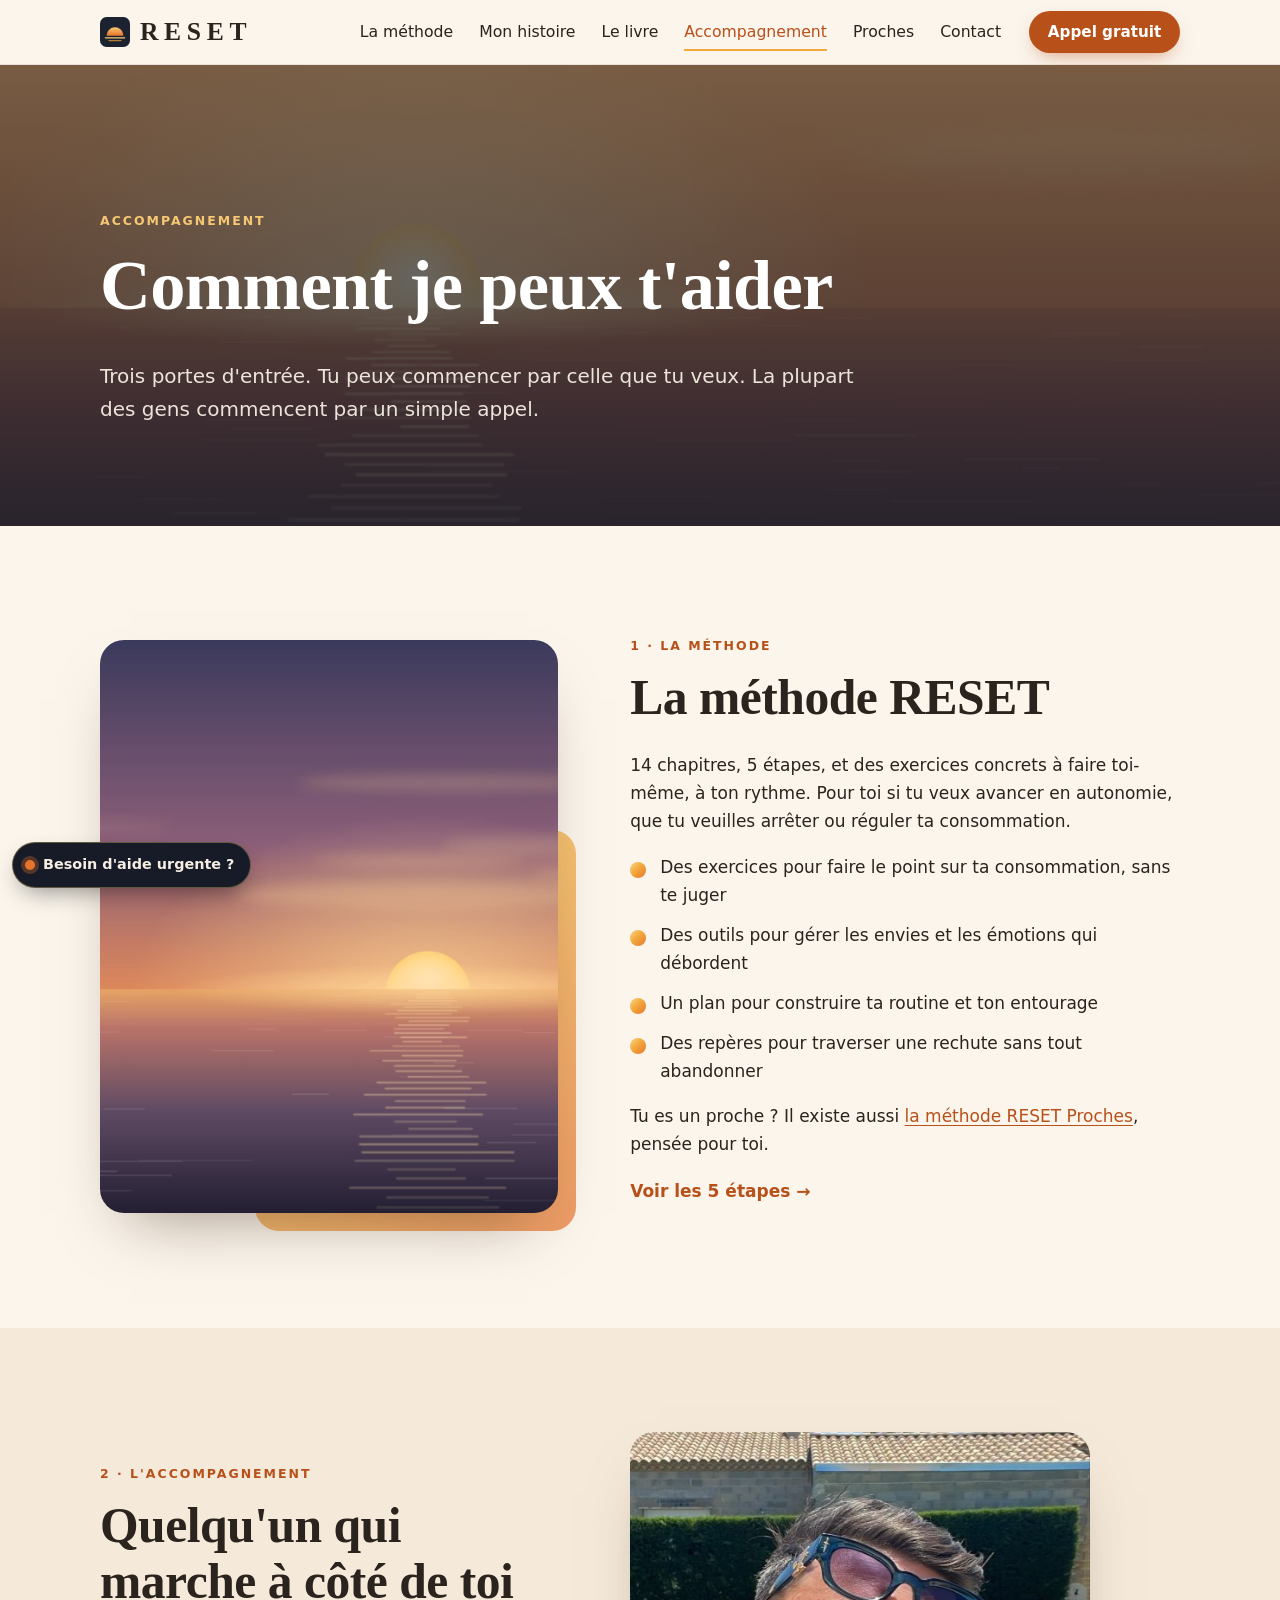
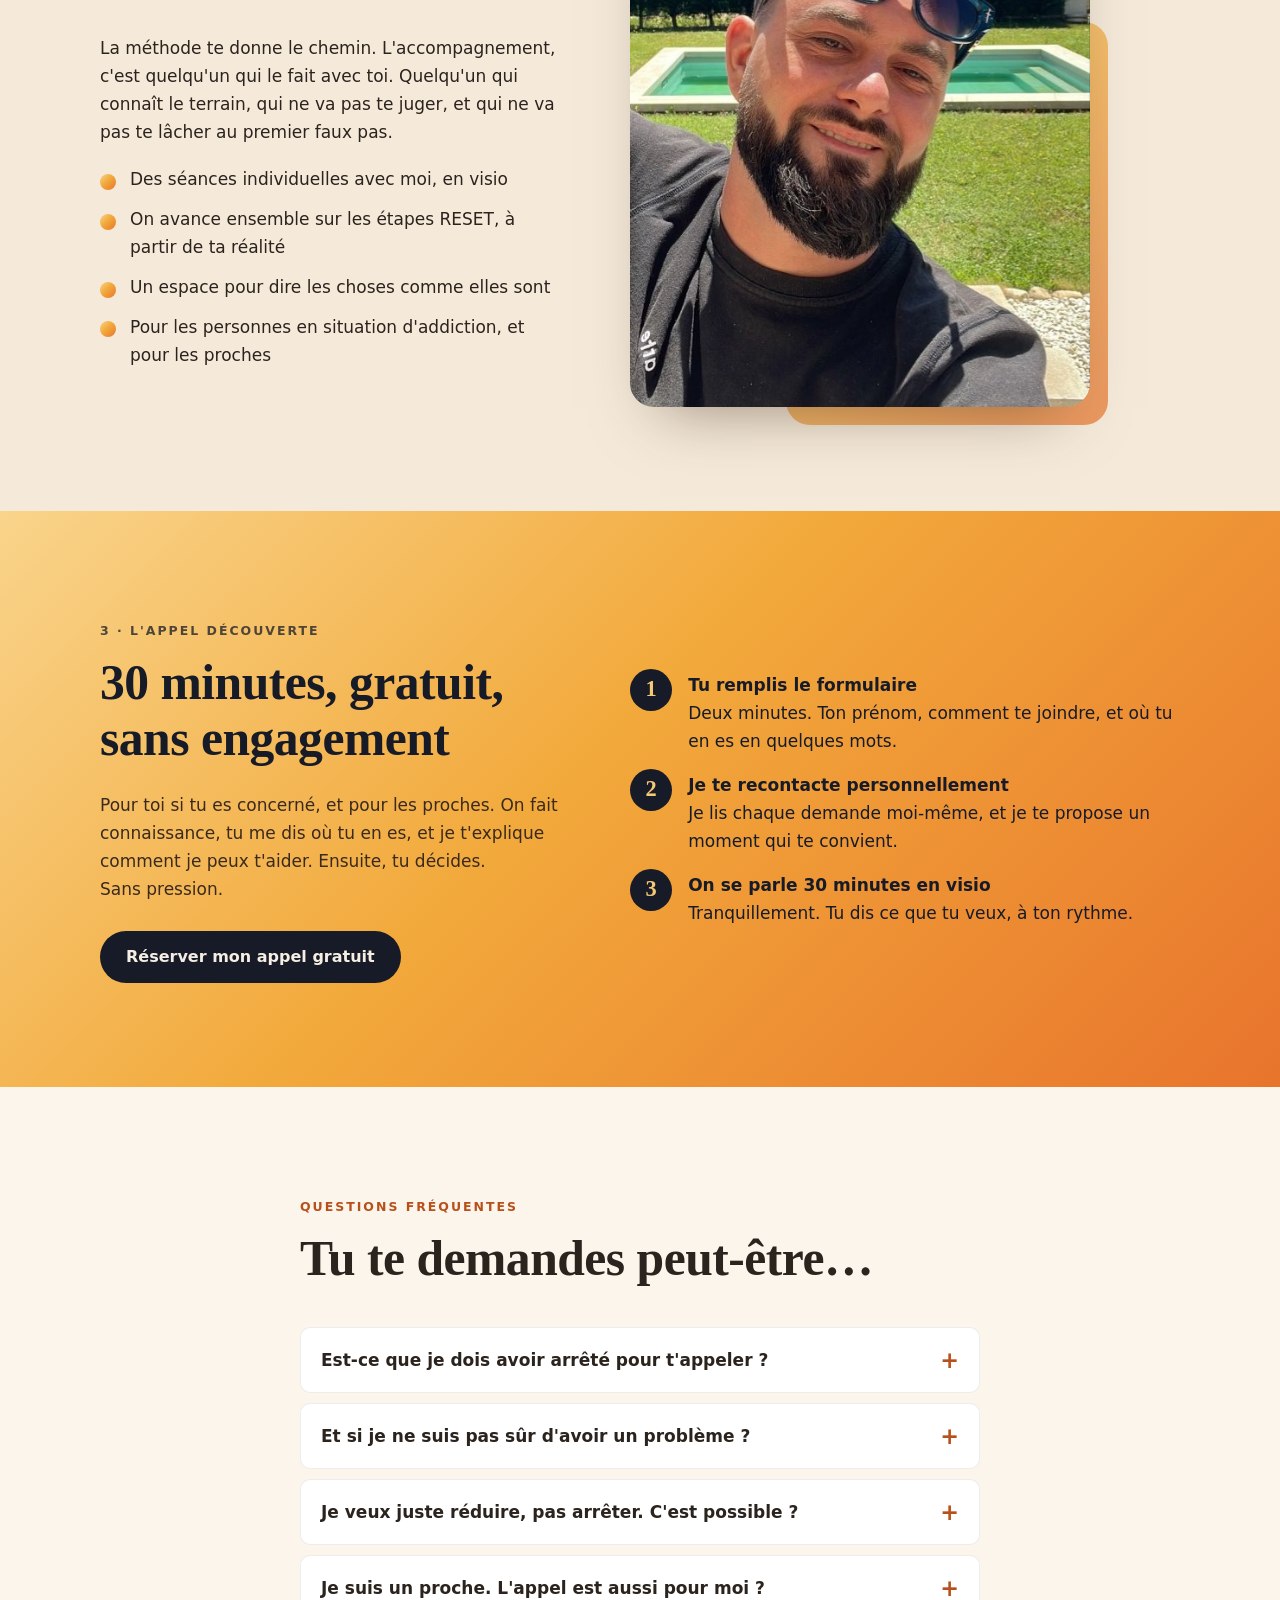
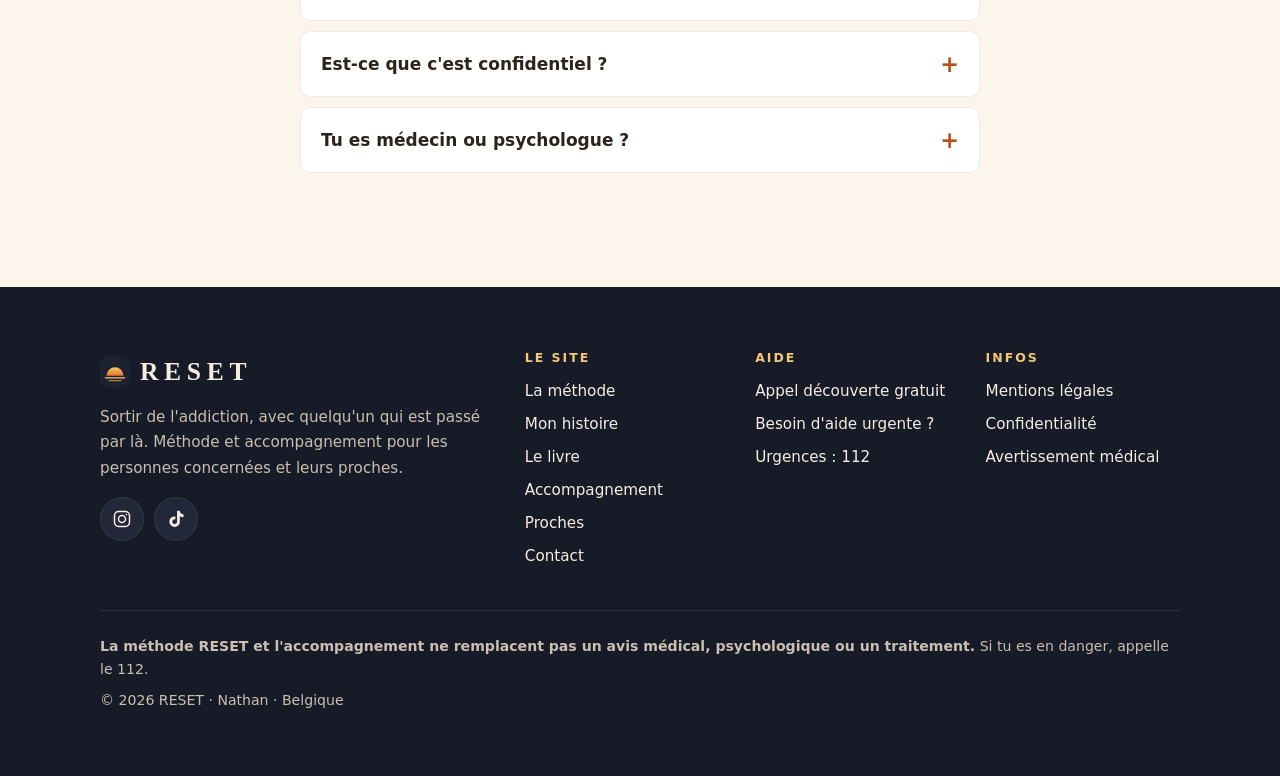
==== accompagnement/index.html @ 4f925038 "Ajout des photos de Nathan Remplace les images provisoires de l'accueil, de « Mon histoire » et de l" ====
<!doctype html>
<html lang="fr">
<head>
  <meta charset="utf-8">
  <meta name="viewport" content="width=device-width, initial-scale=1">
  <title>Accompagnement individuel pour sortir de l'addiction | RESET</title>
  <meta name="description" content="La méthode RESET, un accompagnement individuel en visio et un appel découverte gratuit de 30 minutes. Pour les personnes en situation d'addiction et pour leurs proches, en Belgique et ailleurs.">
  <link rel="canonical" href="https://resetlibre.be/accompagnement/">
  <link rel="alternate" hreflang="fr" href="https://resetlibre.be/accompagnement/">
  <!-- Version anglaise plus tard : <link rel="alternate" hreflang="en" href="https://resetlibre.be/en/accompagnement/"> -->
  <meta property="og:type" content="website">
  <meta property="og:locale" content="fr_BE">
  <meta property="og:site_name" content="RESET">
  <meta property="og:title" content="Accompagnement individuel pour sortir de l'addiction | RESET">
  <meta property="og:description" content="La méthode RESET, un accompagnement individuel en visio et un appel découverte gratuit de 30 minutes. Pour les personnes en situation d'addiction et pour leurs proches, en Belgique et ailleurs.">
  <meta property="og:url" content="https://resetlibre.be/accompagnement/">
  <meta property="og:image" content="https://resetlibre.be/assets/img/og-image.jpg">
  <meta name="twitter:card" content="summary_large_image">
  <meta name="theme-color" content="#161B27">
  <link rel="icon" href="/assets/img/favicon.svg" type="image/svg+xml">
  <link rel="preload" href="/assets/fonts/cormorant-garamond-latin-600-normal.woff2" as="font" type="font/woff2" crossorigin>
  <link rel="stylesheet" href="/assets/css/style.css">
</head>
<body>
<a class="skip-link" href="#contenu">Aller au contenu</a>
<header class="site-header">
  <div class="container header-inner">
    <a class="logo" href="/" aria-label="RESET, retour à l'accueil"><img src="/assets/img/favicon.svg" alt="" width="30" height="30"><span>RESET</span></a>
    <button class="nav-toggle" type="button" aria-expanded="false" aria-controls="menu"><span class="nav-toggle-bar"></span><span class="sr-only">Ouvrir le menu</span></button>
    <nav id="menu" class="site-nav" aria-label="Menu principal">
      <ul>
        <li><a href="/methode/">La méthode</a></li>
        <li><a href="/mon-histoire/">Mon histoire</a></li>
        <li><a href="/livre/">Le livre</a></li>
        <li><a href="/accompagnement/">Accompagnement</a></li>
        <li><a href="/proches/">Proches</a></li>
        <li><a href="/contact/">Contact</a></li>
      </ul>
      <a class="btn btn-primary btn-sm" href="https://tally.so/r/44M0qY" target="_blank" rel="noopener">Appel gratuit</a>
    </nav>
  </div>
</header>
<main id="contenu">
<section class="page-hero">
  <div class="container">
    <span class="eyebrow">Accompagnement</span>
    <h1>Comment je peux t'aider</h1>
    <p class="lead">Trois portes d'entrée. Tu peux commencer par celle que tu veux. La plupart des gens commencent par un simple appel.</p>
  </div>
</section>

<section class="section" id="methode">
  <div class="container split">
    <div class="split-media split-media--sun">
      <img src="/assets/img/lever-soleil-ocean.jpg" alt="Lever de soleil sur l'océan" width="1920" height="1280" loading="lazy">
    </div>
    <div>
      <span class="eyebrow">1 · La méthode</span>
      <h2>La méthode RESET</h2>
      <p>14 chapitres, 5 étapes, et des exercices concrets à faire toi-même, à ton rythme. Pour toi si tu veux avancer en autonomie, que tu veuilles arrêter ou réguler ta consommation.</p>
      <ul class="check-list">
        <li>Des exercices pour faire le point sur ta consommation, sans te juger</li>
        <li>Des outils pour gérer les envies et les émotions qui débordent</li>
        <li>Un plan pour construire ta routine et ton entourage</li>
        <li>Des repères pour traverser une rechute sans tout abandonner</li>
      </ul>
      <p style="margin-top:1em">Tu es un proche ? Il existe aussi <a href="/proches/#methode-proches">la méthode RESET Proches</a>, pensée pour toi.</p>
      <p style="margin-top:1em"><a class="link-arrow" href="/methode/">Voir les 5 étapes</a></p>
    </div>
  </div>
</section>

<section class="section section--sand" id="accompagnement">
  <div class="container split split--reverse">
    <div class="split-media split-media--sun">
      <img src="/assets/img/photos/nathan-accompagnement.jpg" alt="Portrait de Nathan, qui accompagne les personnes en situation d&#39;addiction et leurs proches" width="532" height="665" loading="lazy">
    </div>
    <div>
      <span class="eyebrow">2 · L'accompagnement</span>
      <h2>Quelqu'un qui marche à côté de toi</h2>
      <p>La méthode te donne le chemin. L'accompagnement, c'est quelqu'un qui le fait avec toi. Quelqu'un qui connaît le terrain, qui ne va pas te juger, et qui ne va pas te lâcher au premier faux pas.</p>
      <ul class="check-list">
        <li>Des séances individuelles avec moi, en visio</li>
        <li>On avance ensemble sur les étapes RESET, à partir de ta réalité</li>
        <li>Un espace pour dire les choses comme elles sont</li>
        <li>Pour les personnes en situation d'addiction, et pour les proches</li>
      </ul>
    </div>
  </div>
</section>

<section class="section section--sun" id="appel">
  <div class="container split">
    <div>
      <span class="eyebrow">3 · L'appel découverte</span>
      <h2>30 minutes, gratuit, sans engagement</h2>
      <p>Pour toi si tu es concerné, et pour les proches. On fait connaissance, tu me dis où tu en es, et je t'explique comment je peux t'aider. Ensuite, tu décides. Sans pression.</p>
      <div class="btn-row"><a class="btn btn-dark" href="https://tally.so/r/44M0qY" target="_blank" rel="noopener">Réserver mon appel gratuit</a></div>
    </div>
    <ol class="numbered">
      <li><strong>Tu remplis le formulaire</strong>Deux minutes. Ton prénom, comment te joindre, et où tu en es en quelques mots.</li>
      <li><strong>Je te recontacte personnellement</strong>Je lis chaque demande moi-même, et je te propose un moment qui te convient.</li>
      <li><strong>On se parle 30 minutes en visio</strong>Tranquillement. Tu dis ce que tu veux, à ton rythme.</li>
    </ol>
  </div>
</section>

<section class="section">
  <div class="container narrow">
    <div class="section-head">
      <span class="eyebrow">Questions fréquentes</span>
      <h2>Tu te demandes peut-être…</h2>
    </div>
    <div class="faq">
      <details><summary>Est-ce que je dois avoir arrêté pour t'appeler ?</summary><p>Non. Tu peux m'appeler en pleine consommation, au milieu d'une période difficile, ou juste pour poser des questions. On part de là où tu es.</p></details>
      <details><summary>Et si je ne suis pas sûr d'avoir un problème ?</summary><p>C'est justement un bon moment pour en parler. L'appel sert aussi à ça : y voir plus clair, sans étiquette et sans jugement.</p></details>
      <details><summary>Je veux juste réduire, pas arrêter. C'est possible ?</summary><p>On peut en parler. Le but, c'est que tu reprennes le contrôle. Ensemble, on regarde honnêtement ce qui est réaliste pour toi.</p></details>
      <details><summary>Je suis un proche. L'appel est aussi pour moi ?</summary><p>Oui. Tu peux réserver un appel pour toi, même si la personne concernée ne sait pas que tu le fais, ou n'est pas prête.</p></details>
      <details><summary>Est-ce que c'est confidentiel ?</summary><p>Oui. Ce que tu me dis reste entre nous. Tes données sont traitées comme expliqué dans la <a href="/confidentialite/">politique de confidentialité</a>.</p></details>
      <details><summary>Tu es médecin ou psychologue ?</summary><p>Non. J'accompagne à partir de mon vécu et de deux ans de travail en centre de réhabilitation. Mon accompagnement ne remplace pas un suivi médical ou psychologique, mais il peut très bien le compléter.</p></details>
    </div>
  </div>
</section>
</main>
<footer class="site-footer">
  <div class="container">
    <div class="footer-grid">
      <div class="footer-brand">
        <a class="logo" href="/"><img src="/assets/img/favicon.svg" alt="" width="30" height="30"><span>RESET</span></a>
        <p>Sortir de l'addiction, avec quelqu'un qui est passé par là. Méthode et accompagnement pour les personnes concernées et leurs proches.</p>
        <div class="socials">
          <a href="https://www.instagram.com/reset.libre/" target="_blank" rel="noopener" aria-label="RESET sur Instagram"><svg viewBox="0 0 24 24" aria-hidden="true" style="fill:none;stroke:currentColor;stroke-width:1.8"><rect x="3" y="3" width="18" height="18" rx="5"/><circle cx="12" cy="12" r="4.2"/><circle cx="17.3" cy="6.7" r="1" style="fill:currentColor;stroke:none"/></svg></a>
          <a href="https://www.tiktok.com/@reset.libre" target="_blank" rel="noopener" aria-label="RESET sur TikTok"><svg viewBox="0 0 24 24" aria-hidden="true" style="fill:currentColor"><path d="M16.6 2h-3.3v13.2a2.9 2.9 0 1 1-2.9-2.9c.3 0 .6 0 .9.1V9a6.3 6.3 0 1 0 5.3 6.2V8.6a8 8 0 0 0 4.4 1.3V6.6a4.4 4.4 0 0 1-4.4-4.6z"/></svg></a>
        </div>
      </div>
      <div>
        <h2>Le site</h2>
        <ul>
          <li><a href="/methode/">La méthode</a></li>
          <li><a href="/mon-histoire/">Mon histoire</a></li>
        <li><a href="/livre/">Le livre</a></li>
          <li><a href="/accompagnement/">Accompagnement</a></li>
          <li><a href="/proches/">Proches</a></li>
          <li><a href="/contact/">Contact</a></li>
        </ul>
      </div>
      <div>
        <h2>Aide</h2>
        <ul>
          <li><a href="https://tally.so/r/44M0qY" target="_blank" rel="noopener">Appel découverte gratuit</a></li>
          <li><a href="/aide-urgente/">Besoin d'aide urgente ?</a></li>
          <li><a href="tel:112">Urgences : 112</a></li>
        </ul>
      </div>
      <div>
        <h2>Infos</h2>
        <ul>
          <li><a href="/mentions-legales/">Mentions légales</a></li>
          <li><a href="/confidentialite/">Confidentialité</a></li>
          <li><a href="/mentions-legales/#avertissement">Avertissement médical</a></li>
        </ul>
      </div>
    </div>
    <div class="footer-disclaimer">
      <p><strong>La méthode RESET et l'accompagnement ne remplacent pas un avis médical, psychologique ou un traitement.</strong> Si tu es en danger, appelle le 112.</p>
      <p>© 2026 RESET · Nathan · Belgique</p>
    </div>
  </div>
</footer>
<a class="urgent-pill" href="/aide-urgente/" data-urgent><span class="dot" aria-hidden="true"></span>Besoin d'aide urgente ?</a>
<script src="/assets/js/main.js" defer></script>
</body>
</html>
---- assets/css/style.css ----
/* ==========================================================================
   RESET · Feuille de style
   Les couleurs et les polices se changent tout en haut, dans :root.
   ========================================================================== */

/* ---------- Polices (hébergées sur le site, pas de Google Fonts : mieux pour le RGPD) ---------- */
@font-face {
  font-family: "Cormorant Garamond";
  src: url("../fonts/cormorant-garamond-latin-500-normal.woff2") format("woff2");
  font-weight: 500; font-style: normal; font-display: swap;
}
@font-face {
  font-family: "Cormorant Garamond";
  src: url("../fonts/cormorant-garamond-latin-600-normal.woff2") format("woff2");
  font-weight: 600; font-style: normal; font-display: swap;
}
@font-face {
  font-family: "Cormorant Garamond";
  src: url("../fonts/cormorant-garamond-latin-500-italic.woff2") format("woff2");
  font-weight: 500; font-style: italic; font-display: swap;
}
@font-face {
  font-family: "Inter";
  src: url("../fonts/inter-latin-wght-normal.woff2") format("woff2");
  font-weight: 100 900; font-style: normal; font-display: swap;
}

/* ---------- Couleurs et réglages ---------- */
:root {
  --cream: #FBF5EC;
  --cream-2: #F5EADA;
  --sand: #EBD7BC;
  --orange: #E8742C;
  --orange-deep: #B8501A;   /* orange foncé : liens et boutons (meilleur contraste) */
  --amber: #F2A93B;
  --gold: #F7C873;
  --night: #161B27;         /* sections sombres */
  --night-2: #222838;
  --ink: #2B231D;           /* texte principal, brun très foncé */
  --ink-soft: #5E5047;
  --on-dark: #F6EEE3;
  --on-dark-soft: #CBBFB2;

  --grad-sun: linear-gradient(135deg, #F9D48B 0%, #F2A93B 45%, #E8742C 100%);
  --grad-soft: linear-gradient(180deg, #FBF5EC 0%, #F7E3C4 100%);

  --serif: "Cormorant Garamond", Garamond, Georgia, "Times New Roman", serif;
  --sans: "Inter", system-ui, -apple-system, "Segoe UI", Roboto, Arial, sans-serif;

  --radius: 18px;
  --radius-sm: 10px;
  --shadow: 0 10px 30px -12px rgba(60, 35, 15, .25);
  --container: 1120px;
  --gutter: 20px;
  --header-h: 64px;
}

/* ---------- Base ---------- */
*, *::before, *::after { box-sizing: border-box; }
html { -webkit-text-size-adjust: 100%; scroll-padding-top: calc(var(--header-h) + 12px); }
body {
  margin: 0;
  font-family: var(--sans);
  font-size: 1.0625rem;
  line-height: 1.65;
  color: var(--ink);
  background: var(--cream);
  -webkit-font-smoothing: antialiased;
  font-variant-numeric: lining-nums;
  overflow-x: hidden;
}
img { max-width: 100%; height: auto; display: block; }
[hidden] { display: none !important; }
a { color: var(--orange-deep); text-underline-offset: 3px; }
a:hover { color: var(--ink); }
:focus-visible { outline: 3px solid var(--amber); outline-offset: 3px; border-radius: 4px; }

h1, h2, h3 {
  font-family: var(--serif);
  font-weight: 600;
  line-height: 1.12;
  letter-spacing: -.01em;
  margin: 0 0 .5em;
  text-wrap: balance;
  font-variant-numeric: lining-nums;
}
h1 { font-size: clamp(2.4rem, 8vw, 4.4rem); }
h2 { font-size: clamp(2rem, 5.6vw, 3.1rem); }
h3 { font-size: clamp(1.45rem, 3.6vw, 1.8rem); }
p { margin: 0 0 1.1em; text-wrap: pretty; }
ul { padding-left: 1.2em; }
em.serif, .serif-italic { font-family: var(--serif); font-style: italic; font-weight: 500; }

.sr-only {
  position: absolute !important; width: 1px; height: 1px; padding: 0; margin: -1px;
  overflow: hidden; clip: rect(0 0 0 0); white-space: nowrap; border: 0;
}
.skip-link {
  position: absolute; left: 12px; top: -60px; z-index: 200;
  background: var(--night); color: var(--on-dark); padding: 10px 16px; border-radius: 8px;
}
.skip-link:focus { top: 12px; }

.container { width: 100%; max-width: var(--container); margin: 0 auto; padding: 0 var(--gutter); }
.narrow { max-width: 720px; }

/* ---------- Boutons ---------- */
.btn {
  display: inline-flex; align-items: center; justify-content: center; gap: .5em;
  min-height: 52px; padding: .8em 1.5em;
  border-radius: 999px; border: 2px solid transparent;
  font: 600 1rem/1.2 var(--sans); text-decoration: none; text-align: center;
  cursor: pointer; transition: transform .15s ease, box-shadow .15s ease, background-color .15s ease;
}
.btn:hover { transform: translateY(-1px); }
.btn-primary { background: var(--orange-deep); color: #fff; box-shadow: 0 8px 20px -8px rgba(184, 80, 26, .6); }
.btn-primary:hover { background: #9E4314; color: #fff; }
.btn-light { background: var(--cream); color: var(--ink); }
.btn-light:hover { background: #fff; color: var(--ink); }
.btn-ghost { border-color: currentColor; color: inherit; background: transparent; }
.btn-ghost:hover { color: inherit; background: rgba(255, 255, 255, .12); }
.btn-dark { background: var(--night); color: var(--on-dark); }
.btn-dark:hover { background: #000; color: #fff; }
.btn-sm { min-height: 42px; padding: .55em 1.1em; font-size: .95rem; }
.btn-row { display: flex; flex-wrap: wrap; gap: 12px; margin-top: 1.6em; }
.btn-note { font-size: .9rem; margin-top: .9em; opacity: .85; }
.link-arrow { font-weight: 600; text-decoration: none; }
.link-arrow::after { content: " →"; }
.link-arrow:hover { text-decoration: underline; }

/* ---------- En-tête ---------- */
.site-header {
  position: sticky; top: 0; z-index: 100;
  border-bottom: 1px solid rgba(43, 35, 29, .08);
}
/* Le flou est posé sur un calque à part : sur l'en-tête lui-même, il empêcherait
   le menu mobile (position: fixed) de s'ouvrir en plein écran. */
.site-header::before {
  content: ""; position: absolute; inset: 0; z-index: -1;
  background: rgba(251, 245, 236, .92);
  backdrop-filter: saturate(1.4) blur(10px);
  -webkit-backdrop-filter: saturate(1.4) blur(10px);
}
.nav-open .site-header::before { background: var(--cream); }
.header-inner { display: flex; align-items: center; justify-content: space-between; height: var(--header-h); }
.logo {
  display: inline-flex; align-items: center; gap: 10px;
  font-family: var(--serif); font-weight: 600; font-size: 1.6rem; letter-spacing: .22em;
  color: var(--ink); text-decoration: none;
}
.logo img { width: 30px; height: 30px; }
.logo:hover { color: var(--orange-deep); }

.nav-toggle {
  display: inline-flex; align-items: center; justify-content: center;
  width: 48px; height: 48px; margin-right: -8px;
  background: none; border: 0; cursor: pointer; color: var(--ink);
}
.nav-toggle-bar, .nav-toggle-bar::before, .nav-toggle-bar::after {
  display: block; width: 24px; height: 2px; background: currentColor; border-radius: 2px;
  transition: transform .2s ease, opacity .2s ease; position: relative;
}
.nav-toggle-bar::before, .nav-toggle-bar::after { content: ""; position: absolute; left: 0; }
.nav-toggle-bar::before { top: -7px; }
.nav-toggle-bar::after { top: 7px; }
.nav-open .nav-toggle-bar { background: transparent; }
.nav-open .nav-toggle-bar::before { transform: translateY(7px) rotate(45deg); }
.nav-open .nav-toggle-bar::after { transform: translateY(-7px) rotate(-45deg); }

.site-nav {
  position: fixed; inset: var(--header-h) 0 0 0;
  background: var(--cream);
  padding: 24px var(--gutter) 40px;
  display: none; flex-direction: column; gap: 24px;
  overflow-y: auto;
}
.nav-open .site-nav { display: flex; }
.nav-open { overflow: hidden; }
.site-nav ul { list-style: none; margin: 0; padding: 0; }
.site-nav li a {
  display: block; padding: 14px 0;
  font-family: var(--serif); font-size: 1.9rem; font-weight: 600;
  color: var(--ink); text-decoration: none;
  border-bottom: 1px solid rgba(43, 35, 29, .08);
}
.site-nav li a[aria-current="page"] { color: var(--orange-deep); }
.site-nav .btn { align-self: flex-start; }

@media (min-width: 960px) {
  .nav-toggle { display: none; }
  .site-nav {
    position: static; display: flex; flex-direction: row; align-items: center; gap: 28px;
    padding: 0; background: none; overflow: visible;
  }
  .site-nav ul { display: flex; gap: 26px; }
  .site-nav li a {
    padding: 6px 0; border: 0;
    font-family: var(--sans); font-size: .98rem; font-weight: 500;
  }
  .site-nav li a:hover, .site-nav li a[aria-current="page"] { color: var(--orange-deep); }
  .site-nav li a[aria-current="page"] { box-shadow: inset 0 -2px 0 var(--amber); }
  .nav-open { overflow: auto; }
}

/* ---------- Sections ---------- */
.section { padding: 72px 0; position: relative; }
.section--tight { padding: 48px 0; }
.section--sand { background: var(--cream-2); }
.section--soft { background: var(--grad-soft); }
.section--dark { background: var(--night); color: var(--on-dark); }
.section--dark a:not(.btn) { color: var(--gold); }
.section--dark .lead, .section--dark p { color: var(--on-dark-soft); }
.section--dark h2, .section--dark h3 { color: var(--on-dark); }
.section--sun { background: var(--grad-sun); color: var(--night); }
.section--sun p { color: #3A2A1E; }
.section--image { background-size: cover; background-position: center; }
@media (min-width: 768px) { .section { padding: 104px 0; } }

.eyebrow {
  display: inline-block; margin-bottom: 14px;
  font-size: .78rem; font-weight: 700; letter-spacing: .16em; text-transform: uppercase;
  color: var(--orange-deep);
}
.section--dark .eyebrow { color: var(--gold); }
.section--sun .eyebrow { color: var(--night); opacity: .75; }
.lead { font-size: 1.15rem; color: var(--ink-soft); }
@media (min-width: 768px) { .lead { font-size: 1.25rem; } }
.center { text-align: center; }
.center .btn-row { justify-content: center; }
.section-head { max-width: 720px; margin-bottom: 40px; }
.section-head.center { margin-left: auto; margin-right: auto; }

/* ---------- Accroche (hero) ---------- */
.hero {
  position: relative; color: #fff;
  min-height: min(92svh, 820px);
  display: flex; align-items: flex-end;
  padding: 120px 0 56px;
  background: #3B3A5C url("../img/lever-soleil-ocean.jpg") 62% center / cover no-repeat;
  isolation: isolate;
}
.hero::before {
  content: ""; position: absolute; inset: 0; z-index: -1;
  background: linear-gradient(180deg, rgba(22, 27, 39, .15) 0%, rgba(22, 27, 39, .35) 45%, rgba(22, 27, 39, .82) 100%);
}
.hero h1 { color: #fff; max-width: 14em; text-shadow: 0 2px 24px rgba(0, 0, 0, .25); }
.hero h1 em { font-style: italic; font-weight: 500; color: var(--gold); }
.hero .lead { color: rgba(255, 248, 236, .92); max-width: 36em; }
.hero .eyebrow { color: var(--gold); }
.hero .btn-note { color: rgba(255, 248, 236, .9); }
@media (min-width: 768px) {
  .hero { align-items: center; padding: 140px 0 100px; }
  .hero::before { background: linear-gradient(90deg, rgba(22, 27, 39, .78) 0%, rgba(22, 27, 39, .45) 50%, rgba(22, 27, 39, .05) 100%); }
}

/* En-tête des pages intérieures */
.page-hero {
  position: relative; isolation: isolate;
  padding: 88px 0 64px;
  background: var(--night) url("../img/coucher-soleil.jpg") center 70% / cover no-repeat;
  color: #fff;
}
.page-hero::before {
  content: ""; position: absolute; inset: 0; z-index: -1;
  background: linear-gradient(180deg, rgba(22, 27, 39, .55), rgba(22, 27, 39, .78));
}
.page-hero h1 { color: #fff; max-width: 16em; }
.page-hero .lead { color: rgba(255, 248, 236, .9); max-width: 38em; margin-bottom: 0; }
.page-hero .eyebrow { color: var(--gold); }
.page-hero--plain { background: var(--cream-2); color: var(--ink); }
.page-hero--plain::before { display: none; }
.page-hero--plain h1 { color: var(--ink); }
.page-hero--plain .lead { color: var(--ink-soft); }
.page-hero--plain .eyebrow { color: var(--orange-deep); }
@media (min-width: 768px) { .page-hero { padding: 140px 0 100px; } }

/* ---------- Grilles et cartes ---------- */
.grid { display: grid; gap: 20px; }
@media (min-width: 700px) { .grid-2 { grid-template-columns: repeat(2, 1fr); } .grid-3 { grid-template-columns: repeat(2, 1fr); } }
@media (min-width: 1000px) { .grid-3 { grid-template-columns: repeat(3, 1fr); } }

.card {
  background: #fff; border-radius: var(--radius); padding: 28px 24px;
  box-shadow: var(--shadow); border: 1px solid rgba(43, 35, 29, .06);
  display: flex; flex-direction: column;
}
.card h3 { margin-bottom: .35em; }
.card p:last-of-type { margin-bottom: 1.2em; }
.card .link-arrow, .card .btn { margin-top: auto; align-self: flex-start; }
.card--sun { background: var(--grad-sun); border: 0; }
.card--sun p { color: #3A2A1E; }
.card--dark { background: var(--night-2); color: var(--on-dark); border-color: rgba(255, 255, 255, .06); box-shadow: none; }
.card--dark p { color: var(--on-dark-soft); }
.card-icon {
  width: 48px; height: 48px; border-radius: 14px; margin-bottom: 18px;
  display: grid; place-items: center;
  background: var(--cream-2); color: var(--orange-deep);
}
.card--sun .card-icon { background: rgba(255, 255, 255, .45); color: var(--night); }
.card-icon svg { width: 24px; height: 24px; }

/* ---------- Les 5 étapes ---------- */
.steps { list-style: none; margin: 0; padding: 0; display: grid; gap: 14px; }
.step {
  display: grid; grid-template-columns: 64px 1fr; gap: 18px; align-items: start;
  background: #fff; border-radius: var(--radius); padding: 22px 20px;
  border: 1px solid rgba(43, 35, 29, .06); box-shadow: var(--shadow);
}
.step-letter {
  width: 64px; height: 64px; border-radius: 50%;
  display: grid; place-items: center;
  font-family: var(--serif); font-size: 2.2rem; font-weight: 600; line-height: 1;
  color: var(--night); background: var(--grad-sun);
}
.step h3 { margin: 4px 0 .25em; }
.step p { margin: 0; color: var(--ink-soft); }
@media (min-width: 1000px) {
  .steps { grid-template-columns: repeat(5, 1fr); }
  .step { grid-template-columns: 1fr; text-align: left; padding: 28px 22px; }
}

/* Détail d'une étape (page Méthode) */
.step-detail { display: grid; gap: 28px; }
.step-detail + .step-detail { margin-top: 72px; }
.step-detail .step-letter { width: 88px; height: 88px; font-size: 3rem; }
.step-detail h2 { margin-bottom: .3em; }
.step-detail .tagline { font-family: var(--serif); font-style: italic; font-size: 1.4rem; color: var(--orange-deep); margin-bottom: 1em; }
.step-detail .box { background: #fff; border-radius: var(--radius); padding: 24px; box-shadow: var(--shadow); }
.step-detail .box h3 { font-family: var(--sans); font-size: .8rem; font-weight: 700; letter-spacing: .14em; text-transform: uppercase; color: var(--orange-deep); }
@media (min-width: 900px) { .step-detail { grid-template-columns: 110px 1fr 1fr; align-items: start; } }

.check-list { list-style: none; padding: 0; margin: 0; }
.check-list li { position: relative; padding-left: 30px; margin-bottom: .7em; }
.check-list li::before {
  content: ""; position: absolute; left: 0; top: .5em;
  width: 16px; height: 16px; border-radius: 50%;
  background: var(--grad-sun);
}
.section--dark .check-list li { color: var(--on-dark); }

/* ---------- Bloc image + texte ---------- */
.split { display: grid; gap: 36px; align-items: center; }
.split-media img {
  width: 100%; aspect-ratio: 4 / 5; object-fit: cover;
  border-radius: 24px; box-shadow: 0 30px 60px -30px rgba(60, 35, 15, .5);
}
.split-media--sun { position: relative; }
.split-media--sun::before {
  content: ""; position: absolute; z-index: -1; inset: auto -18px -18px auto;
  width: 70%; height: 70%; border-radius: 24px; background: var(--grad-sun); opacity: .7;
}
.split-media { position: relative; isolation: isolate; max-width: 460px; }
@media (min-width: 900px) {
  .split { grid-template-columns: 5fr 6fr; gap: 72px; }
  .split--reverse .split-media { order: 2; }
}

/* ---------- Phrases "Tu te reconnais ?" ---------- */
.echoes { list-style: none; padding: 0; margin: 0 0 40px; display: grid; gap: 14px; }
.echoes li {
  font-family: var(--serif); font-size: clamp(1.4rem, 4.4vw, 1.9rem); font-style: italic; line-height: 1.3;
  color: var(--on-dark); padding: 18px 0 18px 22px; border-left: 2px solid var(--amber);
}
.section--sand .echoes li { color: var(--ink); }

/* ---------- Citation / grand message ---------- */
.big-quote {
  font-family: var(--serif); font-weight: 500; font-style: italic;
  font-size: clamp(1.7rem, 5vw, 2.6rem); line-height: 1.25; margin: 0 0 .8em;
  color: var(--ink);
}
.big-quote strong { font-style: normal; font-weight: 600; color: var(--orange-deep); }

/* ---------- Étapes numérotées (appel découverte) ---------- */
.numbered { counter-reset: n; list-style: none; padding: 0; margin: 0; display: grid; gap: 16px; }
.numbered li { counter-increment: n; position: relative; padding-left: 58px; min-height: 42px; }
.numbered li::before {
  content: counter(n); position: absolute; left: 0; top: -2px;
  width: 42px; height: 42px; border-radius: 50%;
  display: grid; place-items: center;
  font-family: var(--serif); font-size: 1.4rem; font-weight: 600;
  background: var(--night); color: var(--gold);
}
.numbered strong { display: block; }
.section--sun .numbered li::before { background: var(--night); }

/* ---------- FAQ ---------- */
.faq details {
  background: #fff; border-radius: var(--radius-sm); padding: 0 20px;
  border: 1px solid rgba(43, 35, 29, .08); margin-bottom: 10px;
}
.faq summary {
  cursor: pointer; list-style: none; padding: 18px 28px 18px 0; position: relative;
  font-weight: 600;
}
.faq summary::-webkit-details-marker { display: none; }
.faq summary::after { content: "+"; position: absolute; right: 0; top: 14px; font-size: 1.4rem; color: var(--orange-deep); }
.faq details[open] summary::after { content: "−"; }
.faq details p { color: var(--ink-soft); }

/* ---------- Encadrés ---------- */
.notice {
  border-radius: var(--radius); padding: 22px 22px 22px 24px;
  background: #fff; border-left: 4px solid var(--amber);
  box-shadow: var(--shadow);
}
.notice p:last-child { margin-bottom: 0; }
.notice--warm { background: #FFF6E8; }
.section--dark .notice { background: var(--night-2); color: var(--on-dark); box-shadow: none; }

/* ---------- Formulaire "Préviens-moi" ---------- */
.notify-form { display: grid; gap: 12px; max-width: 520px; margin-top: 8px; }
.notify-form label { font-weight: 600; font-size: .95rem; }
.notify-row { display: flex; flex-direction: column; gap: 10px; }
.notify-form input[type="email"] {
  width: 100%; min-height: 52px; padding: 12px 18px; border-radius: 999px;
  border: 2px solid rgba(255, 255, 255, .25); background: rgba(255, 255, 255, .08);
  color: inherit; font: inherit;
}
.notify-form input[type="email"]::placeholder { color: rgba(246, 238, 227, .6); }
.notify-form input[type="email"]:focus { outline: none; border-color: var(--gold); }
.notify-form .small { font-size: .85rem; opacity: .8; margin: 0; }
.section--sand .notify-form input[type="email"], .section--soft .notify-form input[type="email"] {
  border-color: rgba(43, 35, 29, .2); background: #fff;
}
.section--sand .notify-form input[type="email"]::placeholder { color: #8A7C70; }
.hidden-field { display: none; }
@media (min-width: 560px) { .notify-row { flex-direction: row; } .notify-row .btn { flex-shrink: 0; } }

/* ---------- Numéros d'aide ---------- */
.help-list { list-style: none; padding: 0; margin: 0; display: grid; gap: 12px; }
.help-item {
  display: grid; grid-template-columns: 1fr; gap: 10px 14px; align-items: center;
  background: #fff; border-radius: var(--radius-sm); padding: 16px 18px;
  border: 1px solid rgba(43, 35, 29, .08);
}
.help-item strong { display: block; }
.help-item span { font-size: .92rem; color: var(--ink-soft); display: block; }
.help-item a.tel {
  font-weight: 700; font-size: 1.1rem; white-space: nowrap; text-decoration: none;
  background: var(--night); color: var(--gold); padding: 10px 14px; border-radius: 999px;
}
.help-item a.tel:hover { background: #000; }
.help-item a.tel { justify-self: start; }
@media (min-width: 520px) { .help-item { grid-template-columns: 1fr auto; } .help-item a.tel { justify-self: end; } }
.help-group + .help-group { margin-top: 32px; }
.help-group h3 { font-size: clamp(1.35rem, 4vw, 1.6rem); }
.country > h2 { font-size: clamp(2rem, 6vw, 2.6rem); margin-bottom: .8em; }
.country + .country { margin-top: 64px; padding-top: 48px; border-top: 1px solid rgba(43, 35, 29, .12); }
.country-nav { display: flex; flex-wrap: wrap; align-items: center; gap: 10px; margin-bottom: 40px; font-weight: 600; }
.country-nav a { padding: 8px 16px; border-radius: 999px; background: var(--cream-2); text-decoration: none; color: var(--ink); }
.country-nav a:hover { background: var(--sand); }

/* Onglets Belgique / France dans la fenêtre d'aide urgente */
.country-tabs { display: flex; gap: 8px; margin: 0 0 16px; }
.country-tabs button {
  flex: 1; min-height: 44px; border-radius: 999px; cursor: pointer;
  border: 2px solid var(--night); background: transparent; color: var(--night);
  font: 600 .95rem var(--sans);
}
.country-tabs button[aria-selected="true"] { background: var(--night); color: var(--gold); }

/* Bouton flottant "Besoin d'aide urgente ?" */
.urgent-pill {
  position: fixed; left: 12px; bottom: 12px; z-index: 90;
  display: inline-flex; align-items: center; gap: 8px;
  padding: 10px 16px 10px 12px; min-height: 44px; border-radius: 999px;
  background: var(--night); color: var(--on-dark); text-decoration: none;
  font-size: .9rem; font-weight: 600;
  box-shadow: 0 10px 24px -8px rgba(0, 0, 0, .45);
  border: 1px solid rgba(247, 200, 115, .35);
}
.urgent-pill:hover { color: #fff; background: #000; }
.urgent-pill .dot { width: 10px; height: 10px; border-radius: 50%; background: var(--orange); box-shadow: 0 0 0 4px rgba(232, 116, 44, .3); }

.urgent-dialog {
  width: min(560px, calc(100% - 24px)); max-height: calc(100svh - 24px);
  border: 0; border-radius: 22px; padding: 0; background: var(--cream); color: var(--ink);
  box-shadow: 0 30px 80px rgba(0, 0, 0, .4);
}
.urgent-dialog::backdrop { background: rgba(22, 27, 39, .7); }
.urgent-dialog .inner { padding: 26px 22px 22px; }
.urgent-dialog h2 { font-size: 2rem; margin-right: 40px; }
.urgent-dialog .close {
  position: absolute; right: 12px; top: 12px; width: 44px; height: 44px;
  border: 0; border-radius: 50%; background: var(--cream-2); cursor: pointer; font-size: 1.4rem; color: var(--ink);
}

/* ---------- Pied de page ---------- */
.site-footer { background: var(--night); color: var(--on-dark-soft); padding: 64px 0 96px; font-size: .95rem; }
.site-footer a { color: var(--on-dark); text-decoration: none; }
.site-footer a:hover { color: var(--gold); text-decoration: underline; }
.footer-grid { display: grid; gap: 36px; }
.footer-brand .logo { color: var(--on-dark); margin-bottom: 12px; }
.footer-brand p { max-width: 28em; }
.site-footer h2 { font-family: var(--sans); font-size: .78rem; font-weight: 700; letter-spacing: .16em; text-transform: uppercase; color: var(--gold); margin-bottom: 14px; }
.site-footer ul { list-style: none; padding: 0; margin: 0; display: grid; gap: 8px; }
.socials { display: flex; gap: 10px; margin-top: 4px; }
.socials a {
  width: 44px; height: 44px; border-radius: 50%; display: grid; place-items: center;
  background: var(--night-2); border: 1px solid rgba(255, 255, 255, .08);
}
.socials a:hover { background: var(--orange-deep); text-decoration: none; }
.socials svg { width: 20px; height: 20px; fill: var(--on-dark); }
.footer-disclaimer {
  margin-top: 40px; padding-top: 24px; border-top: 1px solid rgba(255, 255, 255, .1);
  font-size: .88rem; display: grid; gap: 8px;
}
.footer-disclaimer p { margin: 0; }
@media (min-width: 800px) { .footer-grid { grid-template-columns: 2fr 1fr 1fr 1fr; } .site-footer { padding-bottom: 64px; } }

/* ---------- Pages texte (légal) ---------- */
.prose { max-width: 760px; }
.prose h2 { font-size: clamp(1.6rem, 4.4vw, 2.1rem); margin-top: 1.6em; }
.prose h3 { font-family: var(--sans); font-size: 1.05rem; font-weight: 700; margin-top: 1.4em; }
.prose ul { margin: 0 0 1.1em; }
.prose li { margin-bottom: .4em; }
.todo { background: #FFE8C2; padding: 1px 6px; border-radius: 4px; font-weight: 600; }

/* ---------- Petits utilitaires ---------- */
.mt-0 { margin-top: 0; }
.mb-0 { margin-bottom: 0; }
.stack > * + * { margin-top: 20px; }
.tag { align-self: flex-start; display: inline-block; font-size: .78rem; font-weight: 700; letter-spacing: .08em; text-transform: uppercase; padding: 4px 10px; border-radius: 999px; background: rgba(247, 200, 115, .18); color: var(--gold); margin-bottom: 14px; }

@media (prefers-reduced-motion: reduce) {
  html { scroll-behavior: auto; }
  *, *::before, *::after { transition: none !important; animation: none !important; }
}
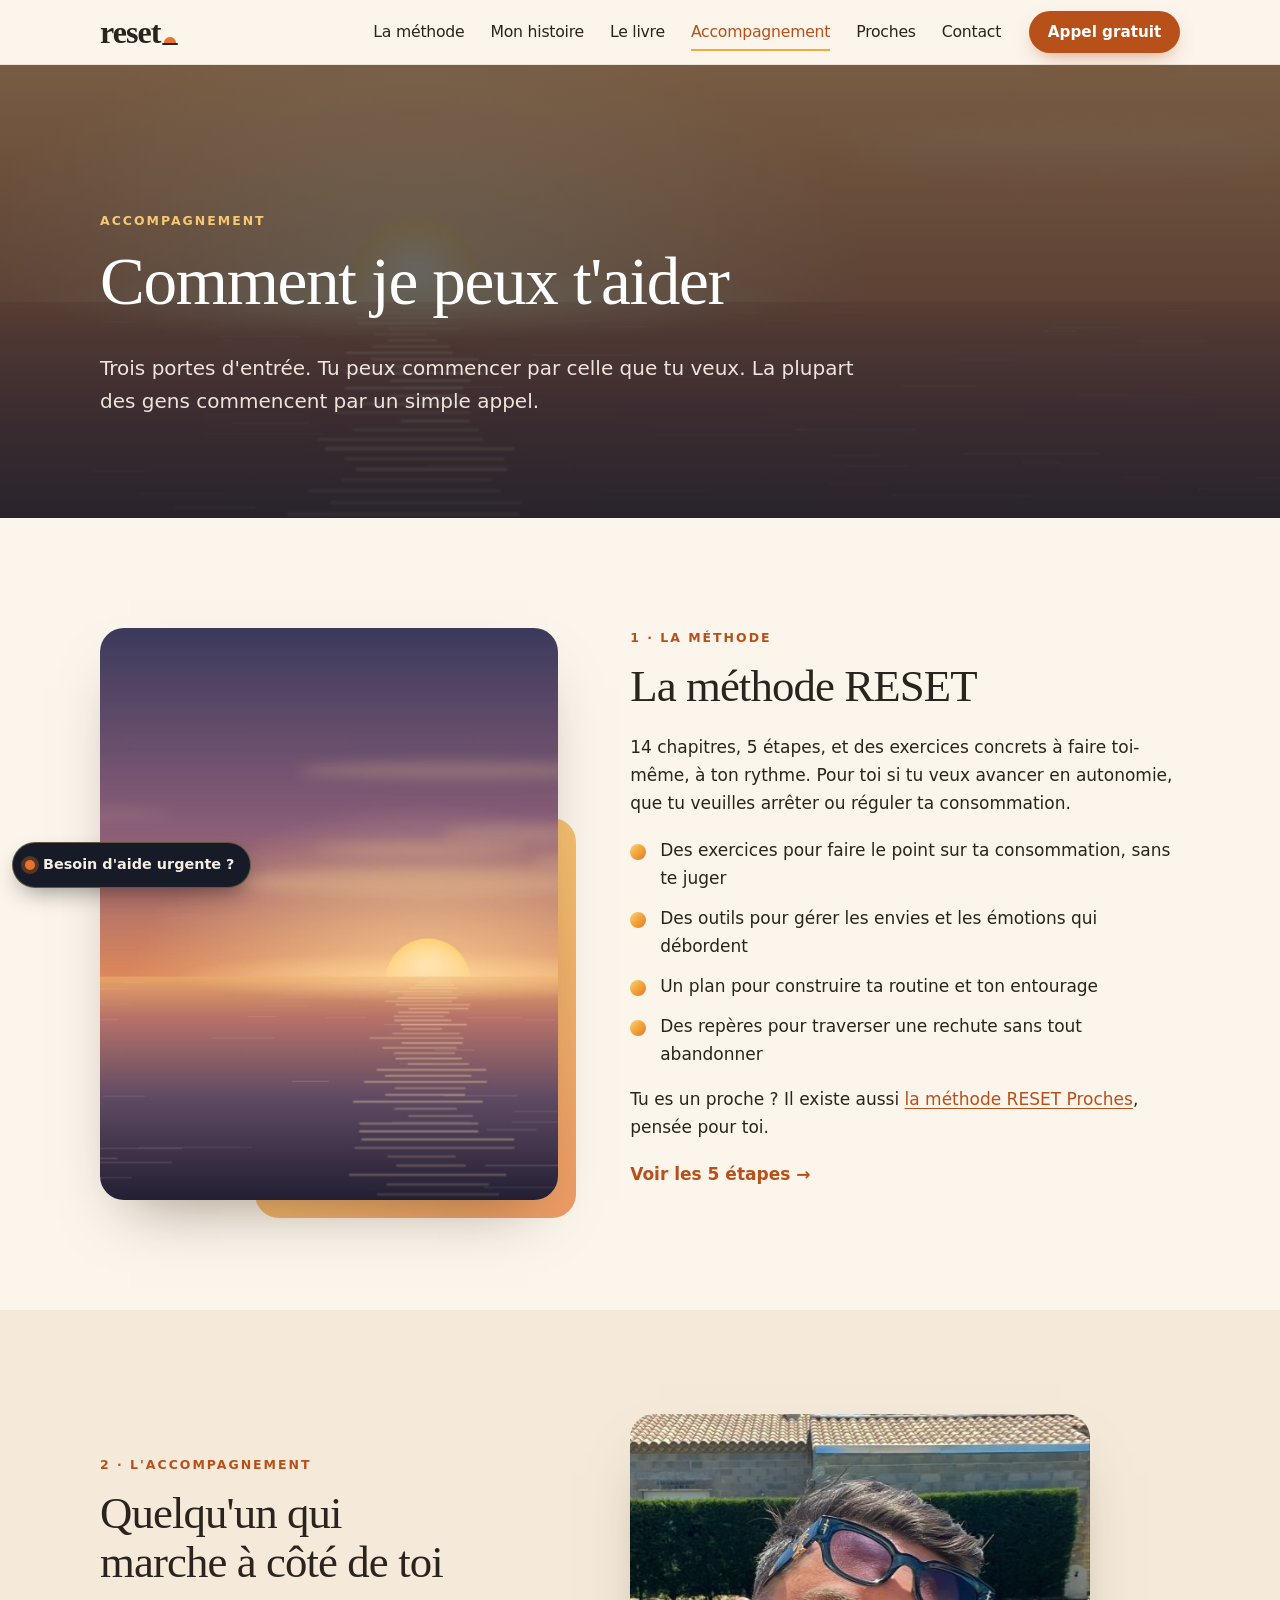
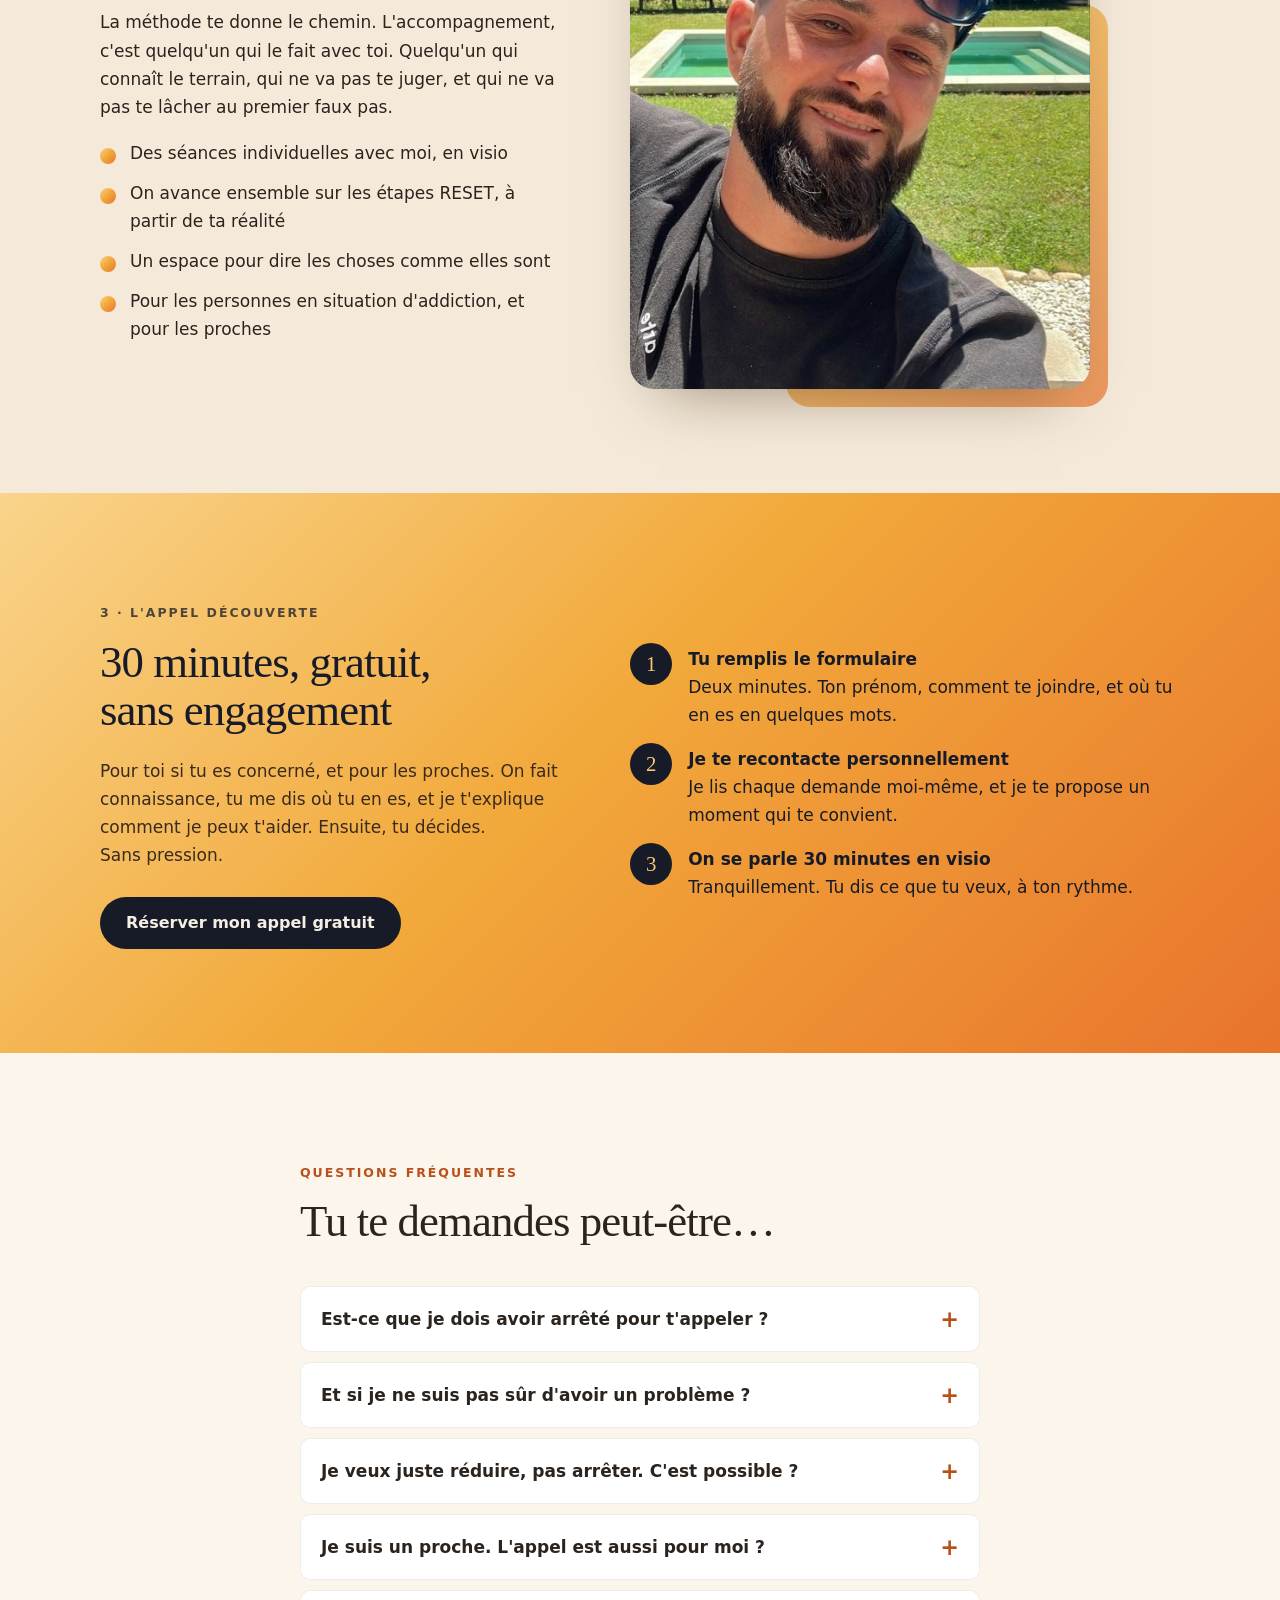
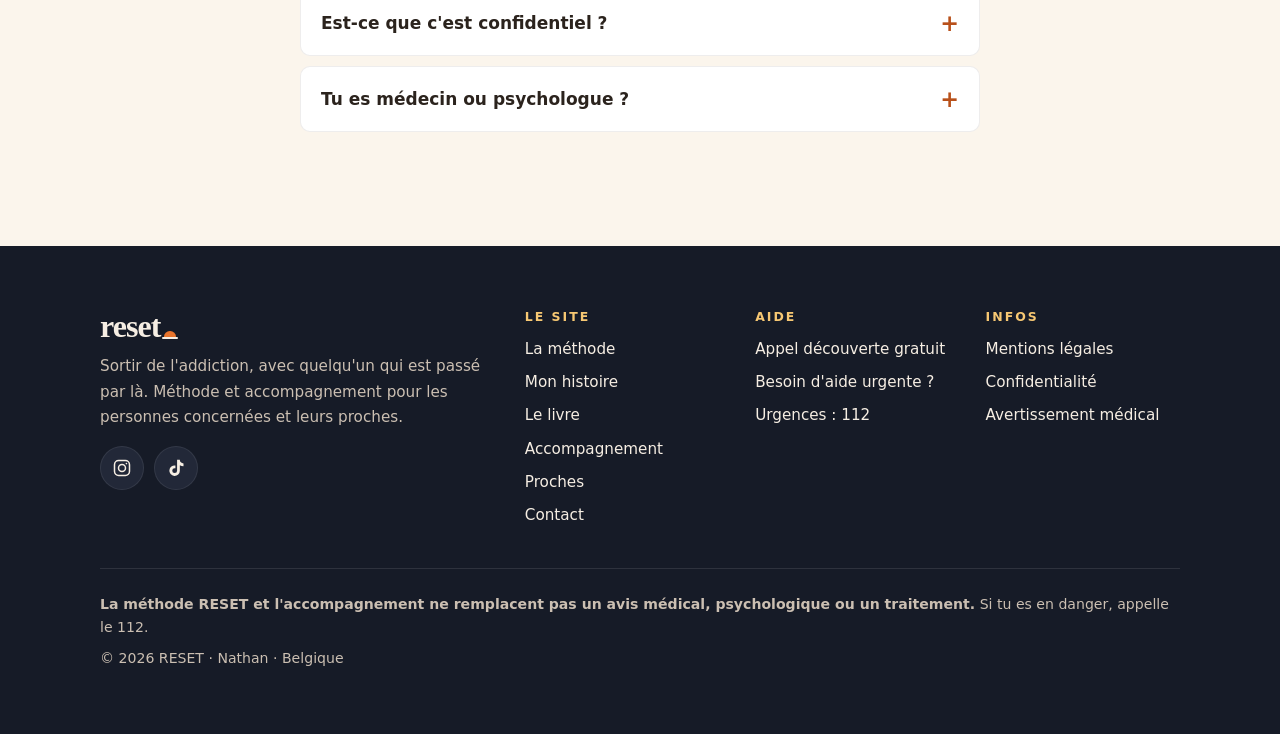
==== commit b4369da5: "Nouvelle identité typographique et nouveau logo (option A) - Titres en Fraunces (serif douce, taille" ====
--- a/accompagnement/index.html
+++ b/accompagnement/index.html
@@ -18,14 +18,14 @@
   <meta name="twitter:card" content="summary_large_image">
   <meta name="theme-color" content="#161B27">
   <link rel="icon" href="/assets/img/favicon.svg" type="image/svg+xml">
-  <link rel="preload" href="/assets/fonts/cormorant-garamond-latin-600-normal.woff2" as="font" type="font/woff2" crossorigin>
+  <link rel="preload" href="/assets/fonts/fraunces-latin-full-normal.woff2" as="font" type="font/woff2" crossorigin>
   <link rel="stylesheet" href="/assets/css/style.css">
 </head>
 <body>
 <a class="skip-link" href="#contenu">Aller au contenu</a>
 <header class="site-header">
   <div class="container header-inner">
-    <a class="logo" href="/" aria-label="RESET, retour à l'accueil"><img src="/assets/img/favicon.svg" alt="" width="30" height="30"><span>RESET</span></a>
+    <a class="logo" href="/" aria-label="RESET, retour à l'accueil"><span class="logo-word">reset</span><span class="logo-sun" aria-hidden="true"></span></a>
     <button class="nav-toggle" type="button" aria-expanded="false" aria-controls="menu"><span class="nav-toggle-bar"></span><span class="sr-only">Ouvrir le menu</span></button>
     <nav id="menu" class="site-nav" aria-label="Menu principal">
       <ul>
@@ -126,7 +126,7 @@
   <div class="container">
     <div class="footer-grid">
       <div class="footer-brand">
-        <a class="logo" href="/"><img src="/assets/img/favicon.svg" alt="" width="30" height="30"><span>RESET</span></a>
+        <a class="logo" href="/" aria-label="RESET, retour à l'accueil"><span class="logo-word">reset</span><span class="logo-sun" aria-hidden="true"></span></a>
         <p>Sortir de l'addiction, avec quelqu'un qui est passé par là. Méthode et accompagnement pour les personnes concernées et leurs proches.</p>
         <div class="socials">
           <a href="https://www.instagram.com/reset.libre/" target="_blank" rel="noopener" aria-label="RESET sur Instagram"><svg viewBox="0 0 24 24" aria-hidden="true" style="fill:none;stroke:currentColor;stroke-width:1.8"><rect x="3" y="3" width="18" height="18" rx="5"/><circle cx="12" cy="12" r="4.2"/><circle cx="17.3" cy="6.7" r="1" style="fill:currentColor;stroke:none"/></svg></a>
--- a/assets/css/style.css
+++ b/assets/css/style.css
@@ -5,24 +5,19 @@
 
 /* ---------- Polices (hébergées sur le site, pas de Google Fonts : mieux pour le RGPD) ---------- */
 @font-face {
-  font-family: "Cormorant Garamond";
-  src: url("../fonts/cormorant-garamond-latin-500-normal.woff2") format("woff2");
-  font-weight: 500; font-style: normal; font-display: swap;
+  font-family: "Fraunces";
+  src: url("../fonts/fraunces-latin-full-normal.woff2") format("woff2");
+  font-weight: 100 900; font-style: normal; font-display: swap;
 }
 @font-face {
-  font-family: "Cormorant Garamond";
-  src: url("../fonts/cormorant-garamond-latin-600-normal.woff2") format("woff2");
-  font-weight: 600; font-style: normal; font-display: swap;
+  font-family: "Fraunces";
+  src: url("../fonts/fraunces-latin-full-italic.woff2") format("woff2");
+  font-weight: 100 900; font-style: italic; font-display: swap;
 }
 @font-face {
-  font-family: "Cormorant Garamond";
-  src: url("../fonts/cormorant-garamond-latin-500-italic.woff2") format("woff2");
-  font-weight: 500; font-style: italic; font-display: swap;
-}
-@font-face {
-  font-family: "Inter";
-  src: url("../fonts/inter-latin-wght-normal.woff2") format("woff2");
-  font-weight: 100 900; font-style: normal; font-display: swap;
+  font-family: "DM Sans";
+  src: url("../fonts/dm-sans-latin-wght-normal.woff2") format("woff2");
+  font-weight: 100 1000; font-style: normal; font-display: swap;
 }
 
 /* ---------- Couleurs et réglages ---------- */
@@ -44,8 +39,8 @@
   --grad-sun: linear-gradient(135deg, #F9D48B 0%, #F2A93B 45%, #E8742C 100%);
   --grad-soft: linear-gradient(180deg, #FBF5EC 0%, #F7E3C4 100%);
 
-  --serif: "Cormorant Garamond", Garamond, Georgia, "Times New Roman", serif;
-  --sans: "Inter", system-ui, -apple-system, "Segoe UI", Roboto, Arial, sans-serif;
+  --serif: "Fraunces", Georgia, "Times New Roman", serif;
+  --sans: "DM Sans", system-ui, -apple-system, "Segoe UI", Roboto, Arial, sans-serif;
 
   --radius: 18px;
   --radius-sm: 10px;
@@ -77,19 +72,21 @@
 
 h1, h2, h3 {
   font-family: var(--serif);
-  font-weight: 600;
-  line-height: 1.12;
-  letter-spacing: -.01em;
+  font-weight: 450;
+  font-optical-sizing: auto;
+  font-variation-settings: "SOFT" 100;
+  line-height: 1.08;
+  letter-spacing: -.02em;
   margin: 0 0 .5em;
   text-wrap: balance;
   font-variant-numeric: lining-nums;
 }
-h1 { font-size: clamp(2.4rem, 8vw, 4.4rem); }
-h2 { font-size: clamp(2rem, 5.6vw, 3.1rem); }
-h3 { font-size: clamp(1.45rem, 3.6vw, 1.8rem); }
+h1 { font-size: clamp(2.3rem, 7.6vw, 4.2rem); }
+h2 { font-size: clamp(1.85rem, 5.2vw, 2.8rem); }
+h3 { font-size: clamp(1.3rem, 3.2vw, 1.6rem); letter-spacing: -.01em; }
 p { margin: 0 0 1.1em; text-wrap: pretty; }
 ul { padding-left: 1.2em; }
-em.serif, .serif-italic { font-family: var(--serif); font-style: italic; font-weight: 500; }
+em.serif, .serif-italic { font-family: var(--serif); font-style: italic; font-weight: 400; }
 
 .sr-only {
   position: absolute !important; width: 1px; height: 1px; padding: 0; margin: -1px;
@@ -144,12 +141,26 @@
 .nav-open .site-header::before { background: var(--cream); }
 .header-inner { display: flex; align-items: center; justify-content: space-between; height: var(--header-h); }
 .logo {
-  display: inline-flex; align-items: center; gap: 10px;
-  font-family: var(--serif); font-weight: 600; font-size: 1.6rem; letter-spacing: .22em;
+  display: inline-flex; align-items: flex-end; gap: .06em;
+  font-family: var(--serif); font-weight: 560; font-size: 2rem; line-height: 1;
+  font-variation-settings: "SOFT" 100; letter-spacing: -.03em;
   color: var(--ink); text-decoration: none;
 }
-.logo img { width: 30px; height: 30px; }
-.logo:hover { color: var(--orange-deep); }
+.logo-word { display: block; padding-bottom: .02em; }
+/* Le soleil qui se lève, à la place du point : reset. */
+.logo-sun {
+  position: relative; display: block; width: .5em; height: .32em; margin-bottom: .11em;
+}
+.logo-sun::before {
+  content: ""; position: absolute; left: .07em; right: .07em; bottom: .07em; height: .18em;
+  background: var(--orange); border-radius: .18em .18em 0 0;
+}
+.logo-sun::after {
+  content: ""; position: absolute; left: 0; right: 0; bottom: 0; height: .045em; min-height: 2px;
+  background: currentColor; border-radius: 2px;
+}
+.logo:hover { color: var(--ink); }
+.logo:hover .logo-sun::before { background: var(--amber); }
 
 .nav-toggle {
   display: inline-flex; align-items: center; justify-content: center;
@@ -179,7 +190,7 @@
 .site-nav ul { list-style: none; margin: 0; padding: 0; }
 .site-nav li a {
   display: block; padding: 14px 0;
-  font-family: var(--serif); font-size: 1.9rem; font-weight: 600;
+  font-family: var(--serif); font-size: 1.75rem; font-weight: 450; font-variation-settings: "SOFT" 100; letter-spacing: -.015em;
   color: var(--ink); text-decoration: none;
   border-bottom: 1px solid rgba(43, 35, 29, .08);
 }
@@ -244,7 +255,7 @@
   background: linear-gradient(180deg, rgba(22, 27, 39, .15) 0%, rgba(22, 27, 39, .35) 45%, rgba(22, 27, 39, .82) 100%);
 }
 .hero h1 { color: #fff; max-width: 14em; text-shadow: 0 2px 24px rgba(0, 0, 0, .25); }
-.hero h1 em { font-style: italic; font-weight: 500; color: var(--gold); }
+.hero h1 em { font-style: italic; font-weight: 380; color: var(--gold); }
 .hero .lead { color: rgba(255, 248, 236, .92); max-width: 36em; }
 .hero .eyebrow { color: var(--gold); }
 .hero .btn-note { color: rgba(255, 248, 236, .9); }
@@ -309,7 +320,7 @@
 .step-letter {
   width: 64px; height: 64px; border-radius: 50%;
   display: grid; place-items: center;
-  font-family: var(--serif); font-size: 2.2rem; font-weight: 600; line-height: 1;
+  font-family: var(--serif); font-size: 2rem; font-weight: 500; line-height: 1; font-variation-settings: "SOFT" 100;
   color: var(--night); background: var(--grad-sun);
 }
 .step h3 { margin: 4px 0 .25em; }
@@ -324,7 +335,7 @@
 .step-detail + .step-detail { margin-top: 72px; }
 .step-detail .step-letter { width: 88px; height: 88px; font-size: 3rem; }
 .step-detail h2 { margin-bottom: .3em; }
-.step-detail .tagline { font-family: var(--serif); font-style: italic; font-size: 1.4rem; color: var(--orange-deep); margin-bottom: 1em; }
+.step-detail .tagline { font-family: var(--serif); font-style: italic; font-weight: 400; font-size: 1.3rem; color: var(--orange-deep); margin-bottom: 1em; }
 .step-detail .box { background: #fff; border-radius: var(--radius); padding: 24px; box-shadow: var(--shadow); }
 .step-detail .box h3 { font-family: var(--sans); font-size: .8rem; font-weight: 700; letter-spacing: .14em; text-transform: uppercase; color: var(--orange-deep); }
 @media (min-width: 900px) { .step-detail { grid-template-columns: 110px 1fr 1fr; align-items: start; } }
@@ -358,18 +369,18 @@
 /* ---------- Phrases "Tu te reconnais ?" ---------- */
 .echoes { list-style: none; padding: 0; margin: 0 0 40px; display: grid; gap: 14px; }
 .echoes li {
-  font-family: var(--serif); font-size: clamp(1.4rem, 4.4vw, 1.9rem); font-style: italic; line-height: 1.3;
+  font-family: var(--serif); font-size: clamp(1.3rem, 4vw, 1.7rem); font-style: italic; font-weight: 380; line-height: 1.35;
   color: var(--on-dark); padding: 18px 0 18px 22px; border-left: 2px solid var(--amber);
 }
 .section--sand .echoes li { color: var(--ink); }
 
 /* ---------- Citation / grand message ---------- */
 .big-quote {
-  font-family: var(--serif); font-weight: 500; font-style: italic;
-  font-size: clamp(1.7rem, 5vw, 2.6rem); line-height: 1.25; margin: 0 0 .8em;
+  font-family: var(--serif); font-weight: 380; font-style: italic;
+  font-size: clamp(1.6rem, 4.6vw, 2.4rem); line-height: 1.25; letter-spacing: -.015em; margin: 0 0 .8em;
   color: var(--ink);
 }
-.big-quote strong { font-style: normal; font-weight: 600; color: var(--orange-deep); }
+.big-quote strong { font-weight: 450; color: var(--orange-deep); }
 
 /* ---------- Étapes numérotées (appel découverte) ---------- */
 .numbered { counter-reset: n; list-style: none; padding: 0; margin: 0; display: grid; gap: 16px; }
@@ -378,7 +389,7 @@
   content: counter(n); position: absolute; left: 0; top: -2px;
   width: 42px; height: 42px; border-radius: 50%;
   display: grid; place-items: center;
-  font-family: var(--serif); font-size: 1.4rem; font-weight: 600;
+  font-family: var(--serif); font-size: 1.3rem; font-weight: 500;
   background: var(--night); color: var(--gold);
 }
 .numbered strong { display: block; }
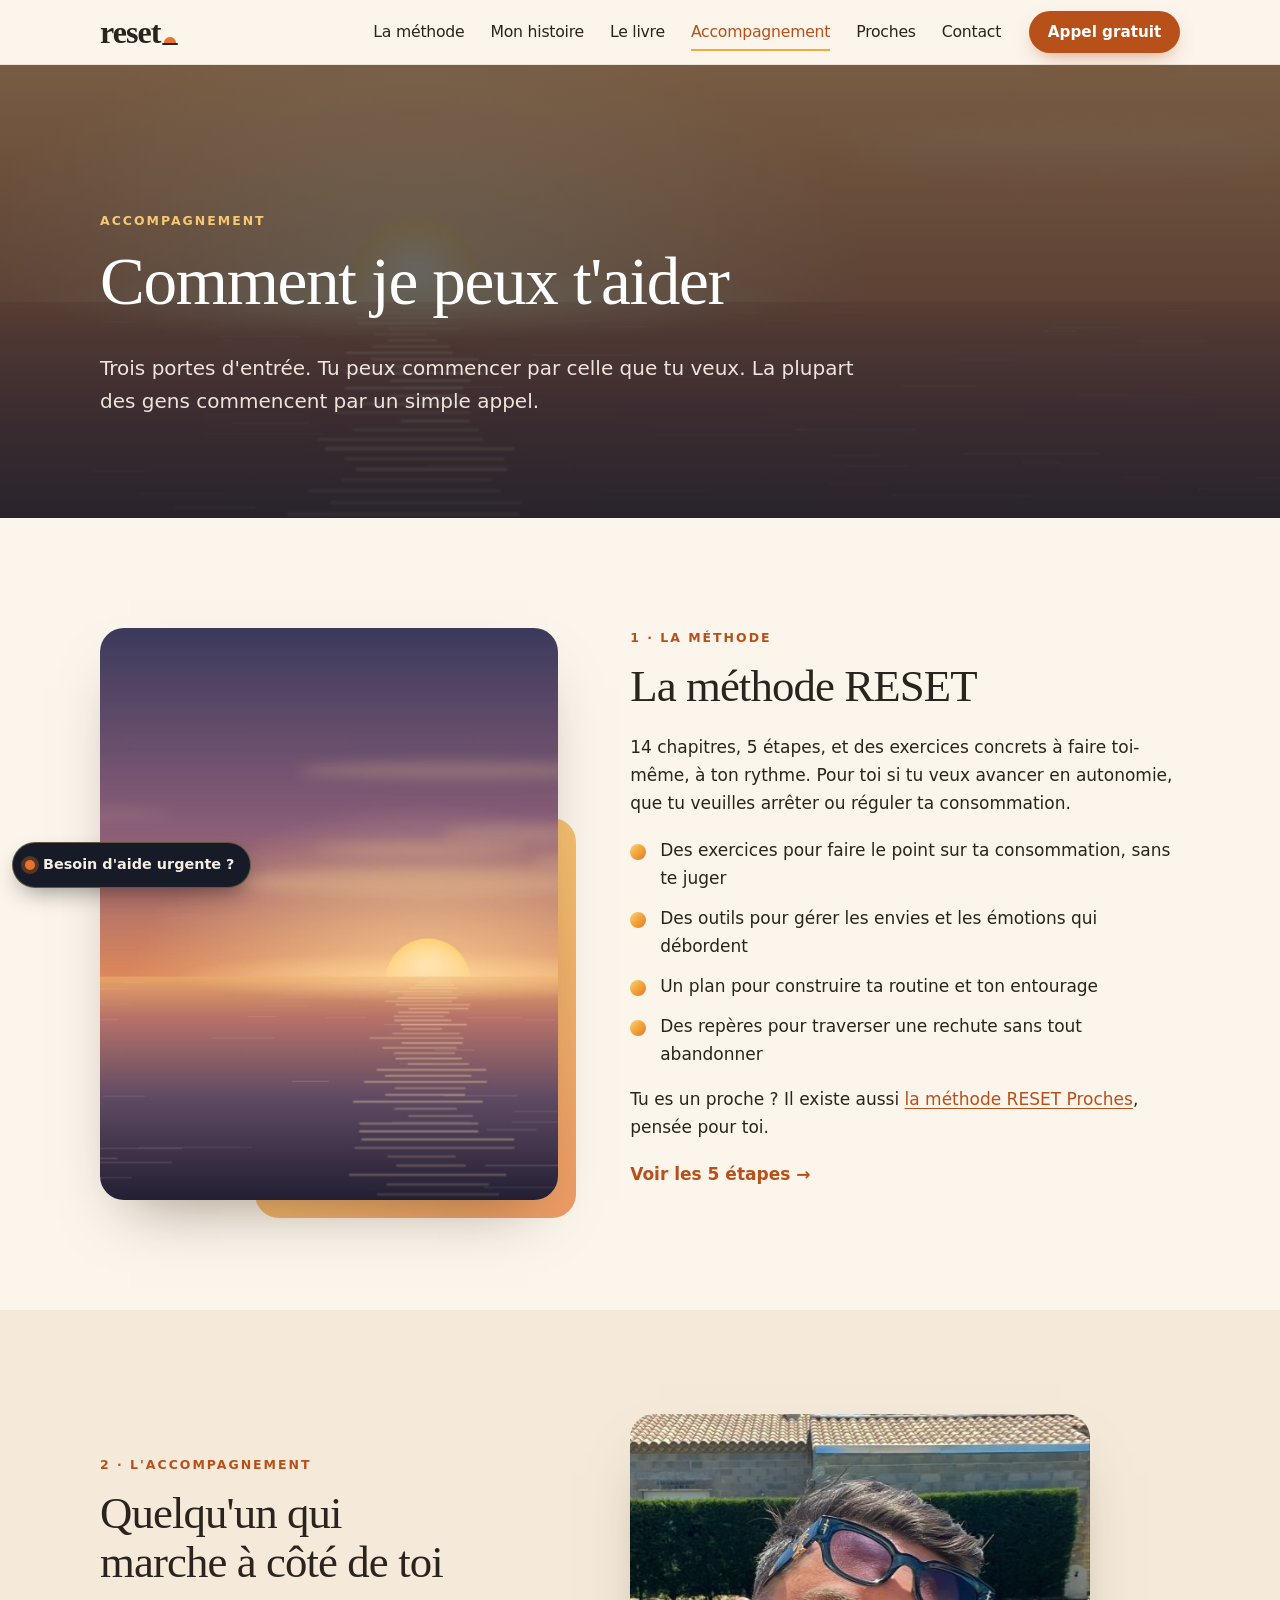
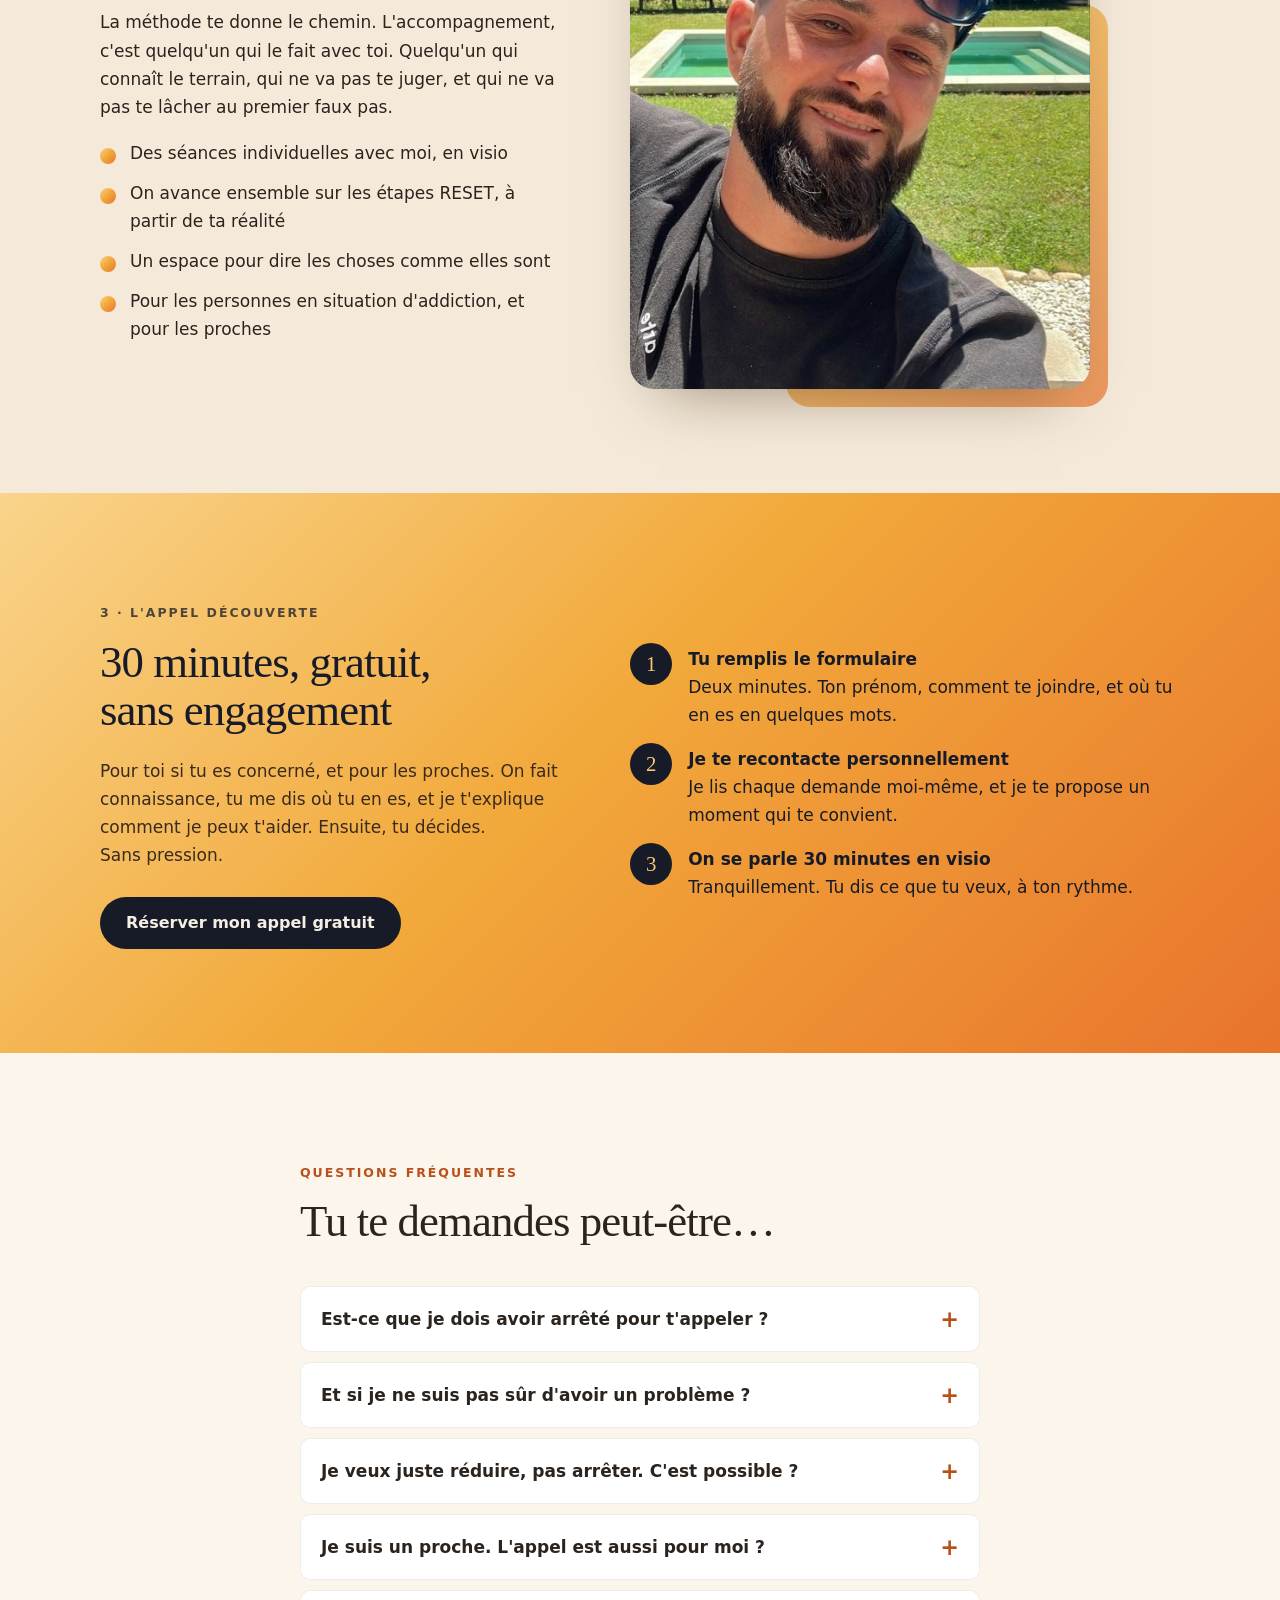
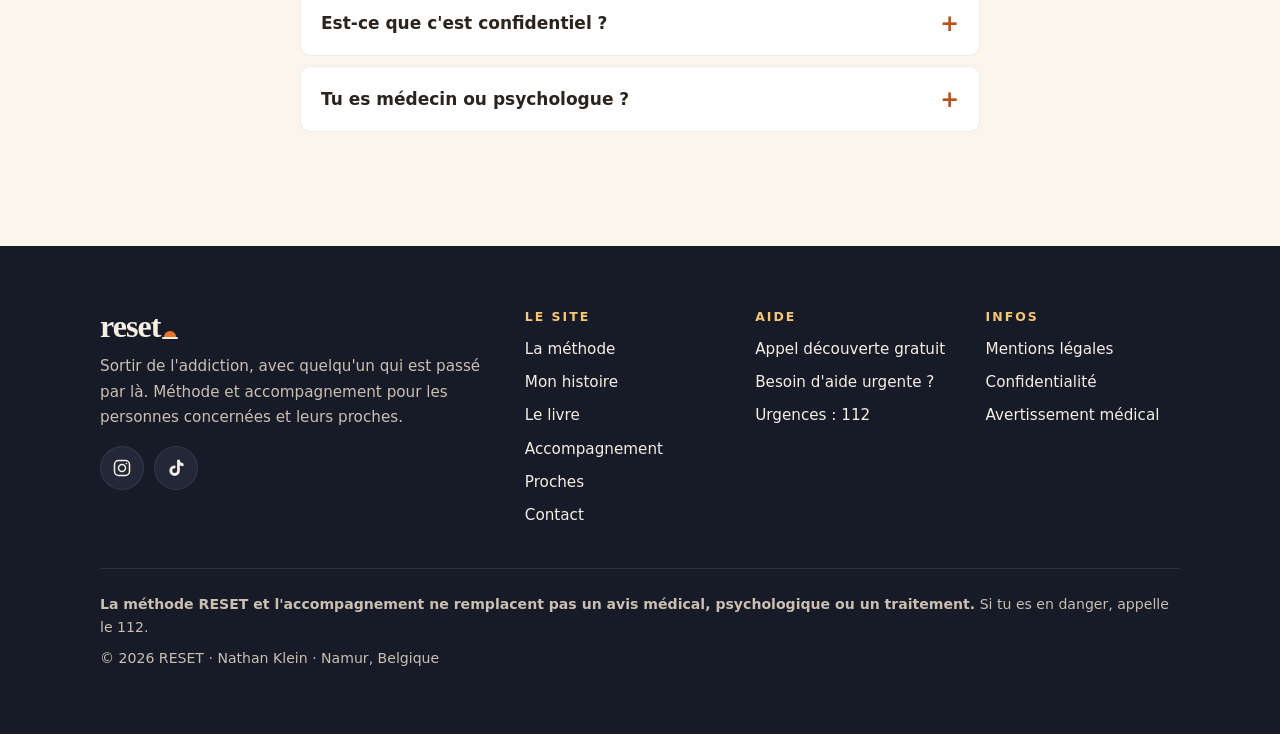
==== commit cb1b12dc: "Mentions légales et confidentialité complétées - Nom, localisation (Namur) et email nathan@resetlibr" ====
--- a/accompagnement/index.html
+++ b/accompagnement/index.html
@@ -163,7 +163,7 @@
     </div>
     <div class="footer-disclaimer">
       <p><strong>La méthode RESET et l'accompagnement ne remplacent pas un avis médical, psychologique ou un traitement.</strong> Si tu es en danger, appelle le 112.</p>
-      <p>© 2026 RESET · Nathan · Belgique</p>
+      <p>© 2026 RESET · Nathan Klein · Namur, Belgique</p>
     </div>
   </div>
 </footer>
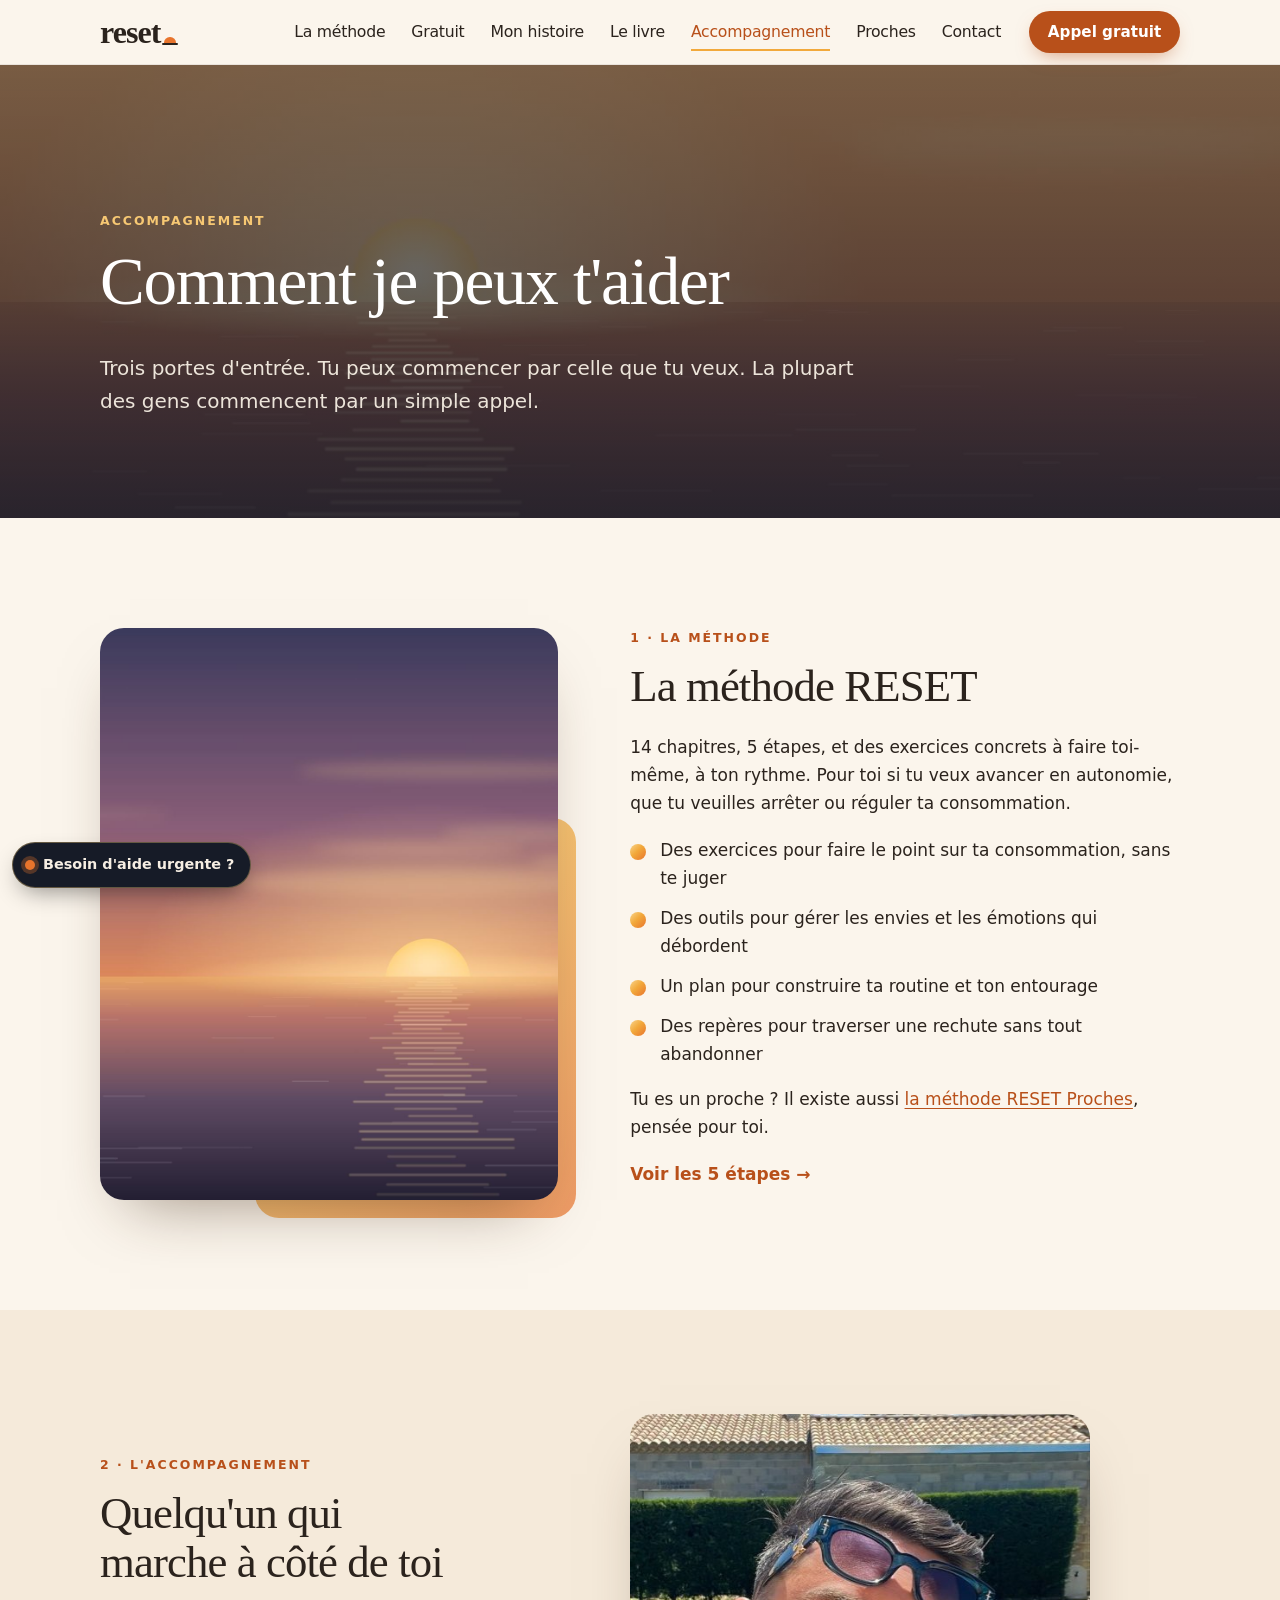
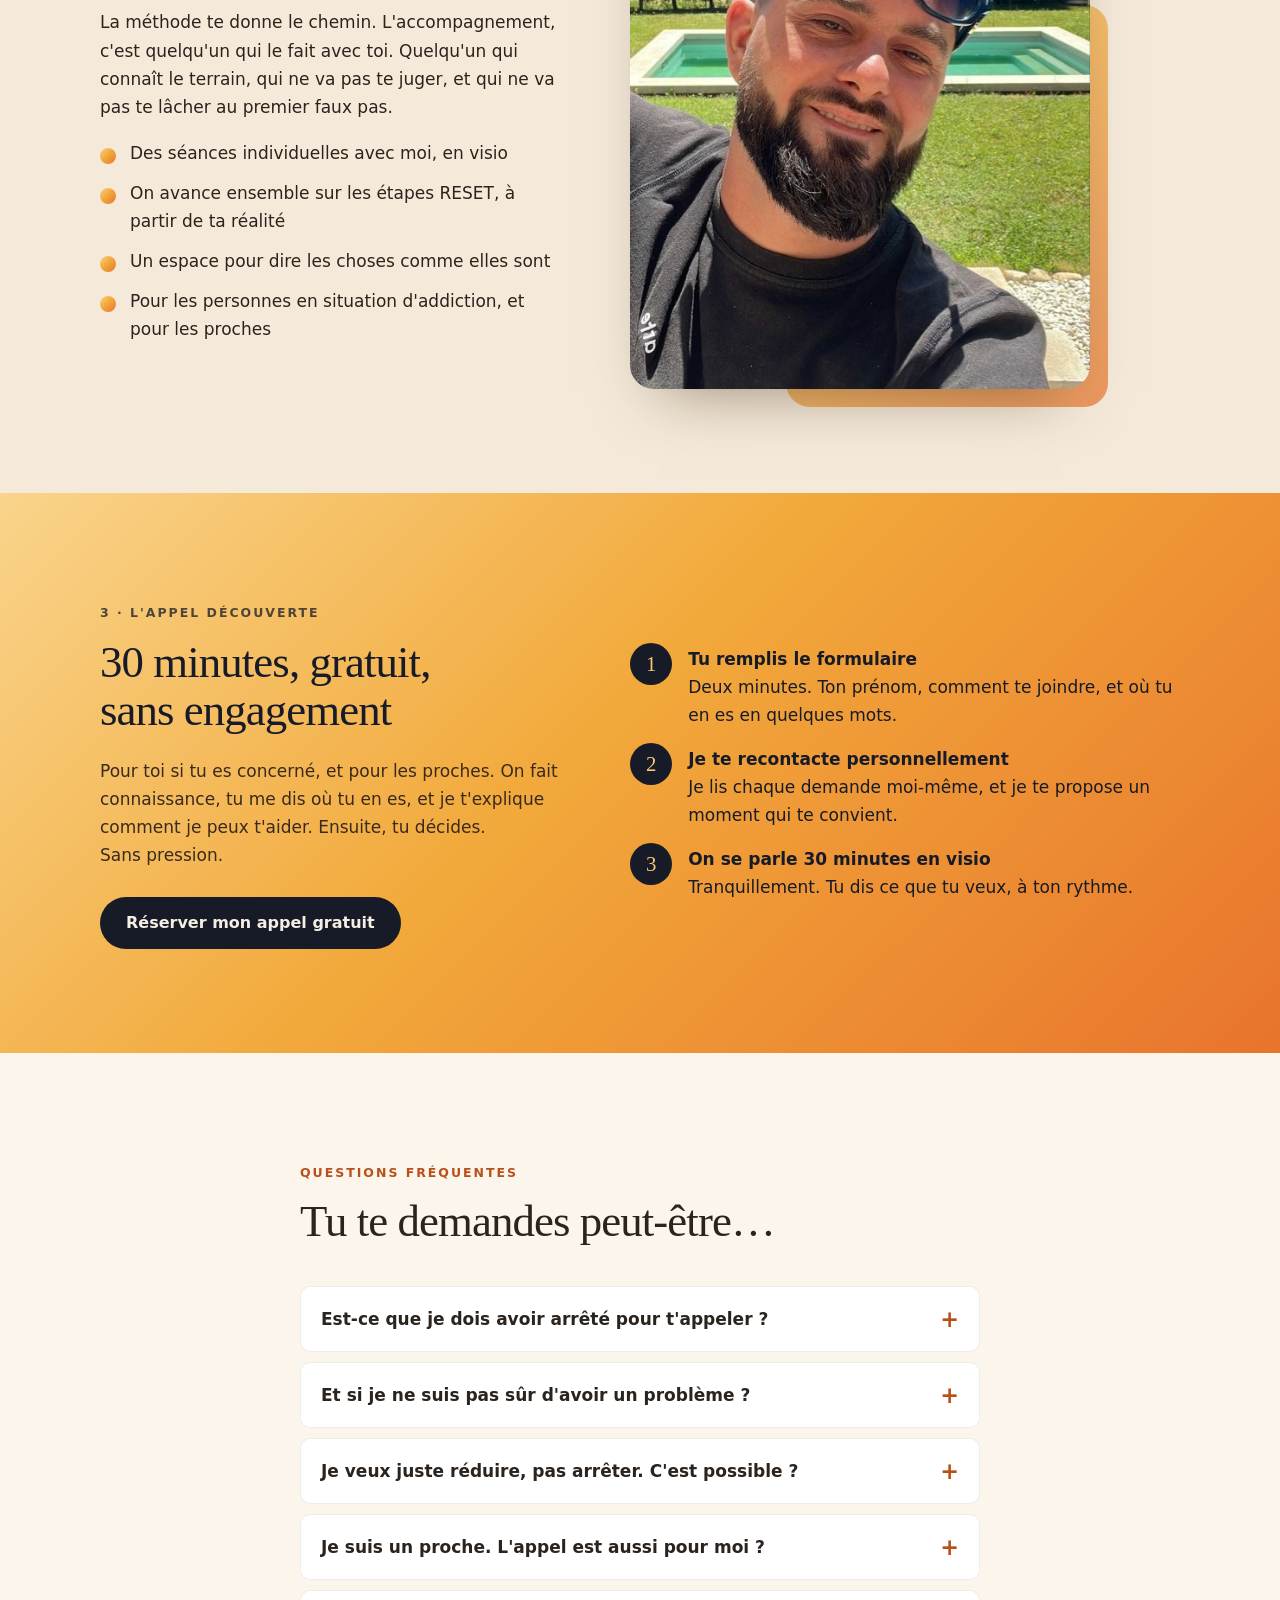
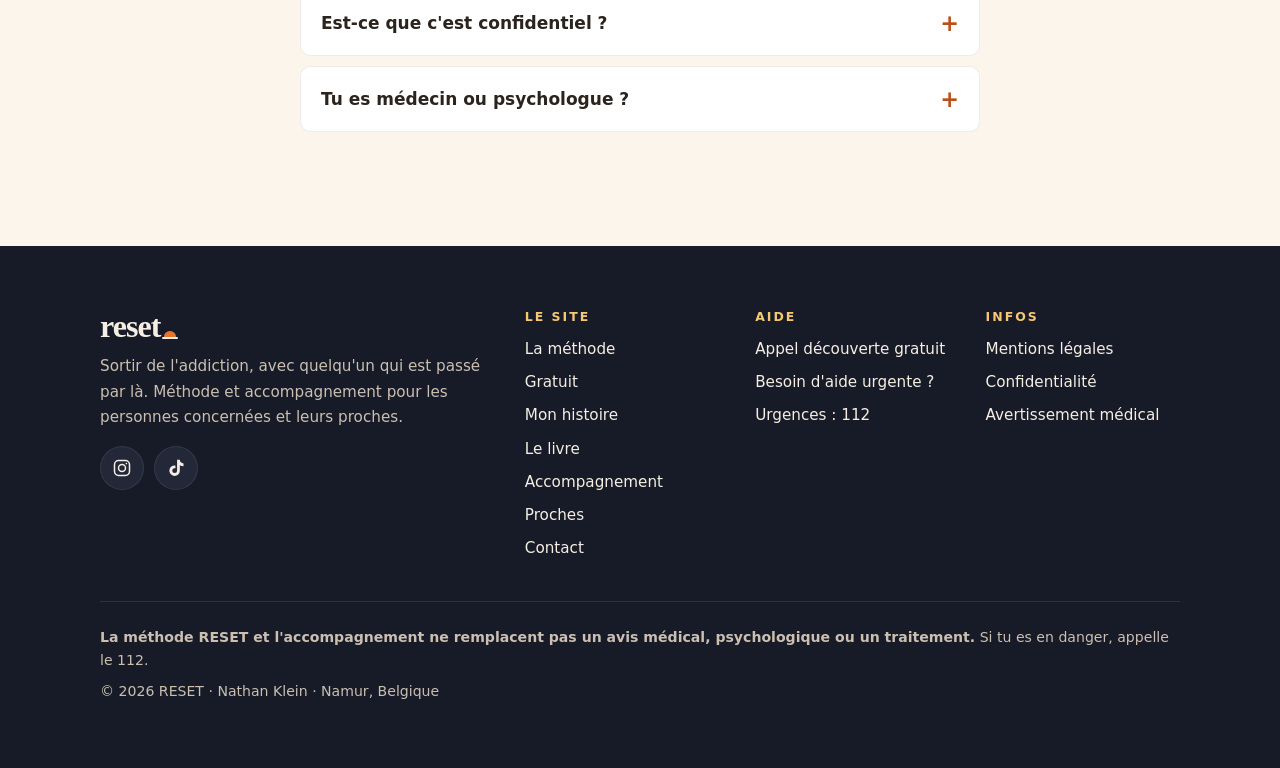
==== commit 36fe4744: "Nouvelle page « Gratuit » vers les versions gratuites (Google Drive) - Page /gratuit/ avec accès dir" ====
--- a/accompagnement/index.html
+++ b/accompagnement/index.html
@@ -30,6 +30,7 @@
     <nav id="menu" class="site-nav" aria-label="Menu principal">
       <ul>
         <li><a href="/methode/">La méthode</a></li>
+        <li><a href="/gratuit/">Gratuit</a></li>
         <li><a href="/mon-histoire/">Mon histoire</a></li>
         <li><a href="/livre/">Le livre</a></li>
         <li><a href="/accompagnement/">Accompagnement</a></li>
@@ -137,6 +138,7 @@
         <h2>Le site</h2>
         <ul>
           <li><a href="/methode/">La méthode</a></li>
+        <li><a href="/gratuit/">Gratuit</a></li>
           <li><a href="/mon-histoire/">Mon histoire</a></li>
         <li><a href="/livre/">Le livre</a></li>
           <li><a href="/accompagnement/">Accompagnement</a></li>
--- a/assets/css/style.css
+++ b/assets/css/style.css
@@ -197,7 +197,7 @@
 .site-nav li a[aria-current="page"] { color: var(--orange-deep); }
 .site-nav .btn { align-self: flex-start; }
 
-@media (min-width: 960px) {
+@media (min-width: 1100px) {
   .nav-toggle { display: none; }
   .site-nav {
     position: static; display: flex; flex-direction: row; align-items: center; gap: 28px;
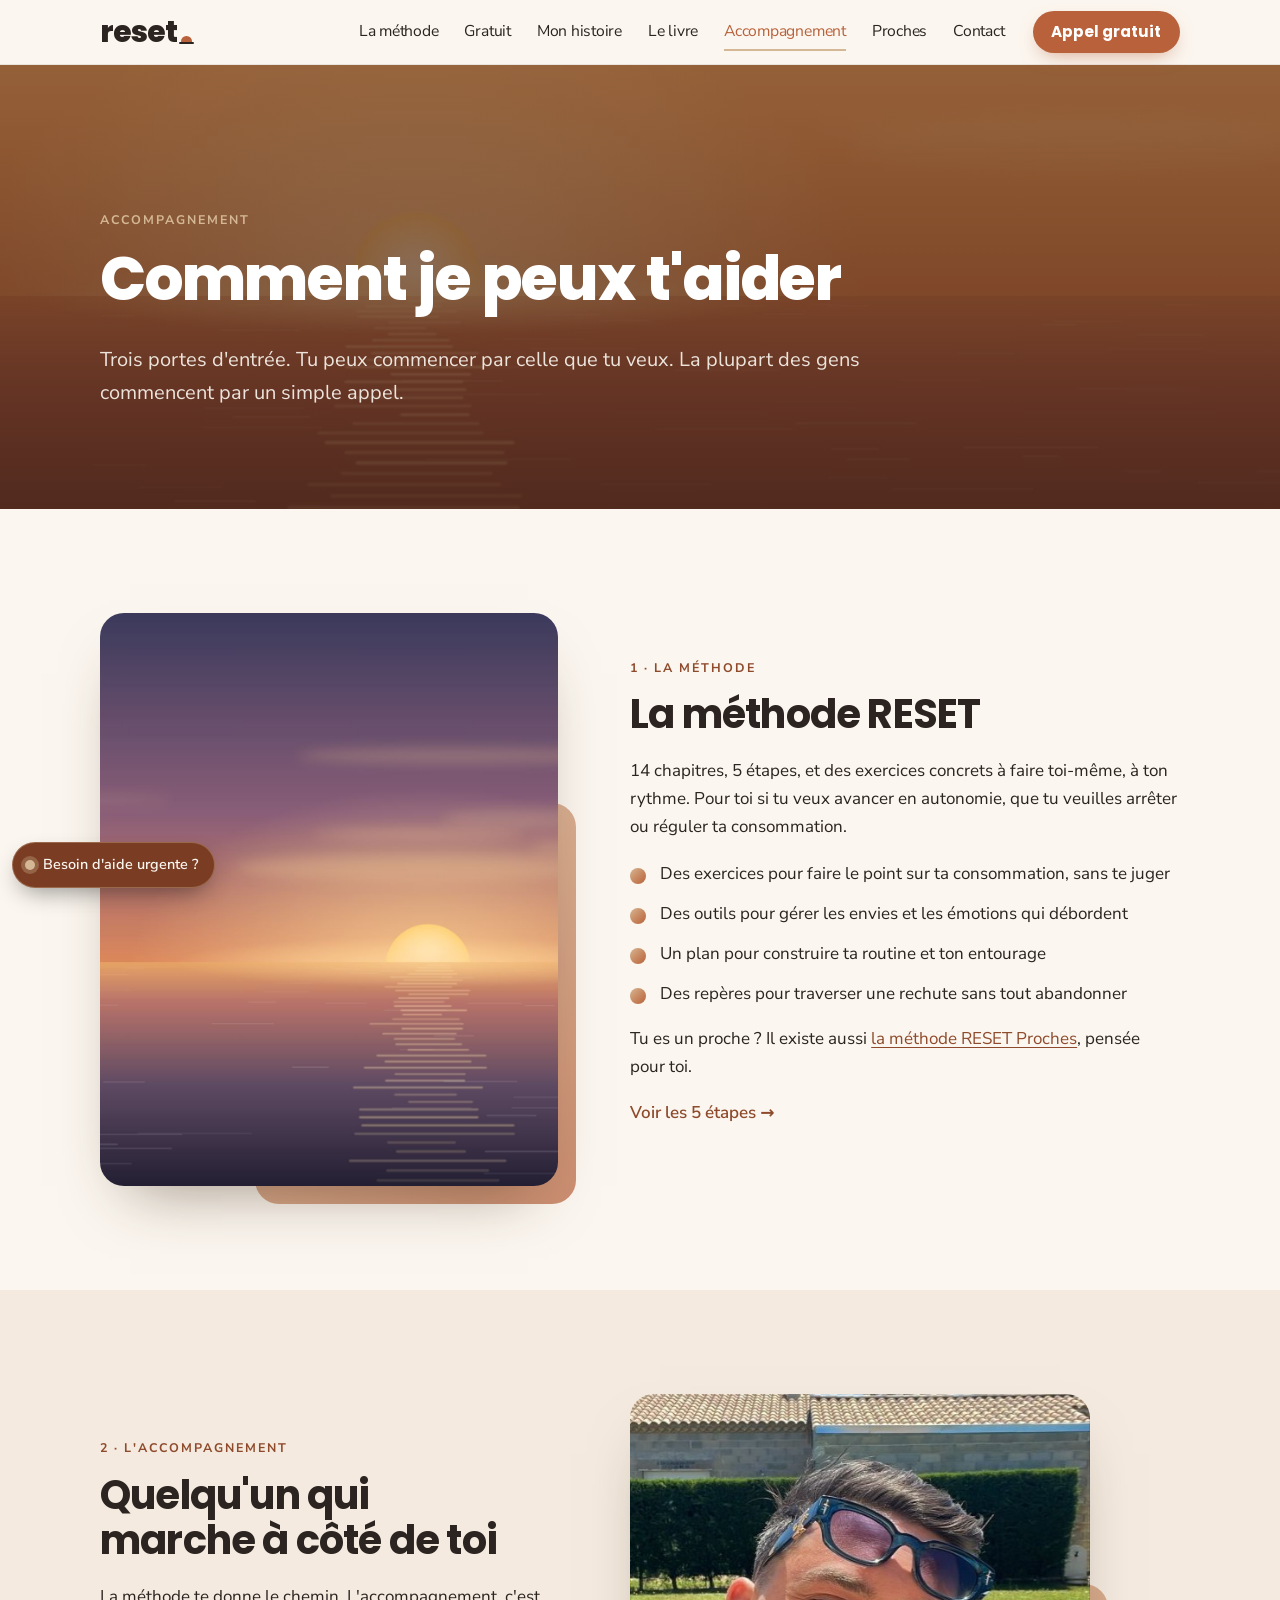
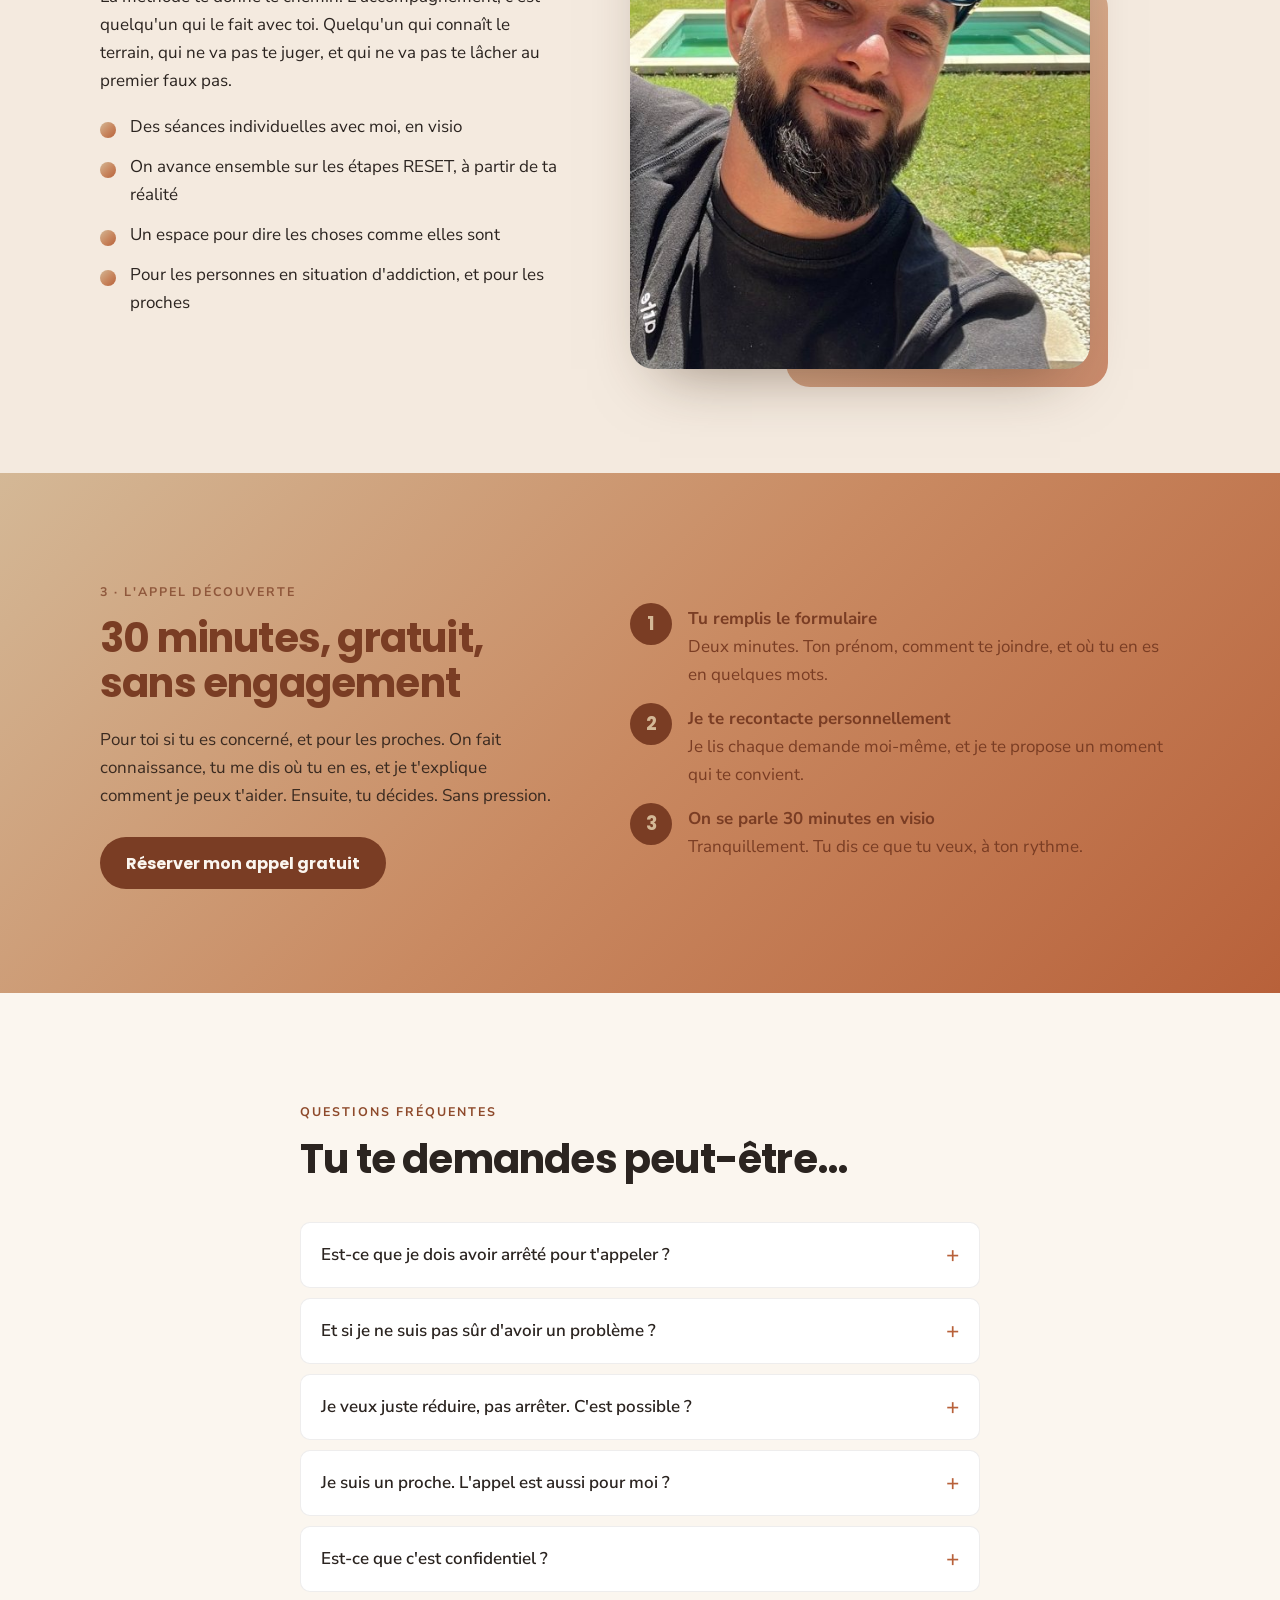
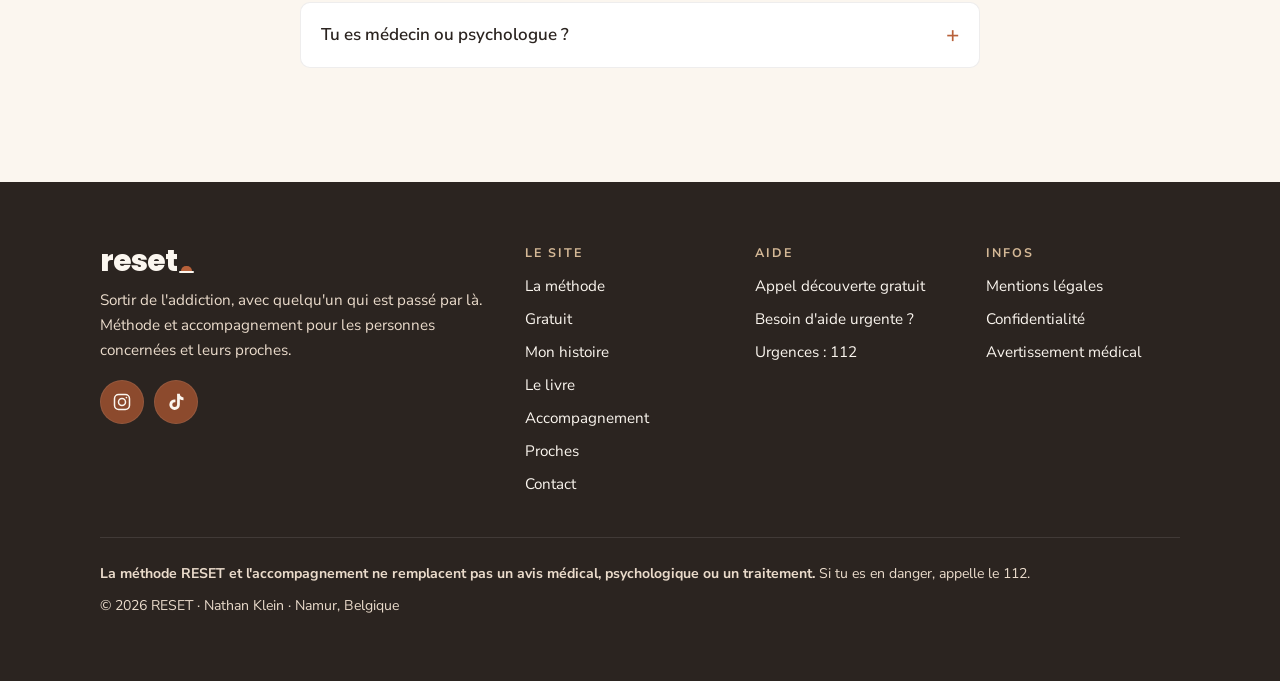
==== commit 9679e9f4: "Site aux couleurs de la charte graphique RESET Palette terracotta, terracotta brûlé, sable, crème et" ====
--- a/accompagnement/index.html
+++ b/accompagnement/index.html
@@ -16,9 +16,9 @@
   <meta property="og:url" content="https://resetlibre.be/accompagnement/">
   <meta property="og:image" content="https://resetlibre.be/assets/img/og-image.jpg">
   <meta name="twitter:card" content="summary_large_image">
-  <meta name="theme-color" content="#161B27">
+  <meta name="theme-color" content="#7A3D24">
   <link rel="icon" href="/assets/img/favicon.svg" type="image/svg+xml">
-  <link rel="preload" href="/assets/fonts/fraunces-latin-full-normal.woff2" as="font" type="font/woff2" crossorigin>
+  <link rel="preload" href="/assets/fonts/poppins-800.woff2" as="font" type="font/woff2" crossorigin>
   <link rel="stylesheet" href="/assets/css/style.css">
 </head>
 <body>
--- a/assets/css/style.css
+++ b/assets/css/style.css
@@ -3,48 +3,82 @@
    Les couleurs et les polices se changent tout en haut, dans :root.
    ========================================================================== */
 
-/* ---------- Polices (hébergées sur le site, pas de Google Fonts : mieux pour le RGPD) ---------- */
-@font-face {
-  font-family: "Fraunces";
-  src: url("../fonts/fraunces-latin-full-normal.woff2") format("woff2");
-  font-weight: 100 900; font-style: normal; font-display: swap;
-}
-@font-face {
-  font-family: "Fraunces";
-  src: url("../fonts/fraunces-latin-full-italic.woff2") format("woff2");
-  font-weight: 100 900; font-style: italic; font-display: swap;
-}
-@font-face {
-  font-family: "DM Sans";
-  src: url("../fonts/dm-sans-latin-wght-normal.woff2") format("woff2");
-  font-weight: 100 1000; font-style: normal; font-display: swap;
+/* ---------- Polices (hébergées sur le site, pas de Google Fonts : mieux pour le RGPD) ----------
+   Charte RESET : Poppins pour les titres, Nunito Sans pour le texte. */
+@font-face {
+  font-family: "Poppins";
+  src: url("../fonts/poppins-600.woff2") format("woff2");
+  font-weight: 600; font-style: normal; font-display: swap;
+}
+@font-face {
+  font-family: "Poppins";
+  src: url("../fonts/poppins-700.woff2") format("woff2");
+  font-weight: 700; font-style: normal; font-display: swap;
+}
+@font-face {
+  font-family: "Poppins";
+  src: url("../fonts/poppins-800.woff2") format("woff2");
+  font-weight: 800; font-style: normal; font-display: swap;
+}
+@font-face {
+  font-family: "Poppins";
+  src: url("../fonts/poppins-600-italic.woff2") format("woff2");
+  font-weight: 600; font-style: italic; font-display: swap;
+}
+@font-face {
+  font-family: "Poppins";
+  src: url("../fonts/poppins-700-italic.woff2") format("woff2");
+  font-weight: 700; font-style: italic; font-display: swap;
+}
+@font-face {
+  font-family: "Nunito Sans";
+  src: url("../fonts/nunito-sans-400.woff2") format("woff2");
+  font-weight: 400; font-style: normal; font-display: swap;
+}
+@font-face {
+  font-family: "Nunito Sans";
+  src: url("../fonts/nunito-sans-400-italic.woff2") format("woff2");
+  font-weight: 400; font-style: italic; font-display: swap;
+}
+@font-face {
+  font-family: "Nunito Sans";
+  src: url("../fonts/nunito-sans-600.woff2") format("woff2");
+  font-weight: 600; font-style: normal; font-display: swap;
+}
+@font-face {
+  font-family: "Nunito Sans";
+  src: url("../fonts/nunito-sans-700.woff2") format("woff2");
+  font-weight: 700; font-style: normal; font-display: swap;
 }
 
 /* ---------- Couleurs et réglages ---------- */
 :root {
-  --cream: #FBF5EC;
-  --cream-2: #F5EADA;
-  --sand: #EBD7BC;
-  --orange: #E8742C;
-  --orange-deep: #B8501A;   /* orange foncé : liens et boutons (meilleur contraste) */
-  --amber: #F2A93B;
-  --gold: #F7C873;
-  --night: #161B27;         /* sections sombres */
-  --night-2: #222838;
-  --ink: #2B231D;           /* texte principal, brun très foncé */
-  --ink-soft: #5E5047;
-  --on-dark: #F6EEE3;
-  --on-dark-soft: #CBBFB2;
-
-  --grad-sun: linear-gradient(135deg, #F9D48B 0%, #F2A93B 45%, #E8742C 100%);
-  --grad-soft: linear-gradient(180deg, #FBF5EC 0%, #F7E3C4 100%);
-
-  --serif: "Fraunces", Georgia, "Times New Roman", serif;
-  --sans: "DM Sans", system-ui, -apple-system, "Segoe UI", Roboto, Arial, sans-serif;
+  /* Charte graphique RESET : terracotta, terracotta brûlé, sable, crème, brun encre */
+  --cream: #FBF6EF;         /* crème : fond principal */
+  --cream-2: #F4EADF;       /* crème plus soutenu : sections alternées */
+  --sand: #D4B896;          /* sable foncé : accents, mots clés sur fond foncé */
+  --orange: #B8613A;        /* terracotta : couleur principale */
+  --orange-deep: #B8613A;   /* terracotta : boutons */
+  --link: #8E4A2B;          /* terracotta foncé : liens dans le texte (meilleur contraste) */
+  --amber: #D4B896;
+  --gold: #D4B896;          /* sable : mots clés sur fond foncé */
+  --night: #7A3D24;         /* terracotta brûlé : sections foncées */
+  --night-2: #8C4A2D;
+  --ink: #2B2420;           /* brun encre : texte principal */
+  --ink-soft: #66574D;
+  --on-dark: #FBF6EF;
+  --on-dark-soft: #EADBCB;
+
+  --grad-sun: linear-gradient(135deg, #D4B896 0%, #C98A62 50%, #B8613A 100%);
+  --grad-soft: linear-gradient(180deg, #FBF6EF 0%, #F1E2D0 100%);
+  --grad-dusk: linear-gradient(160deg, #7A3D24 0%, #9A4E2F 55%, #B8613A 100%); /* dégradé signature */
+
+  --serif: "Poppins", system-ui, -apple-system, "Segoe UI", Roboto, Arial, sans-serif; /* titres */
+  --sans: "Nunito Sans", system-ui, -apple-system, "Segoe UI", Roboto, Arial, sans-serif;
 
   --radius: 18px;
   --radius-sm: 10px;
-  --shadow: 0 10px 30px -12px rgba(60, 35, 15, .25);
+  --shadow: 0 10px 30px -12px rgba(122, 61, 36, .22);
   --container: 1120px;
   --gutter: 20px;
   --header-h: 64px;
@@ -66,27 +100,25 @@
 }
 img { max-width: 100%; height: auto; display: block; }
 [hidden] { display: none !important; }
-a { color: var(--orange-deep); text-underline-offset: 3px; }
+a { color: var(--link); text-underline-offset: 3px; }
 a:hover { color: var(--ink); }
 :focus-visible { outline: 3px solid var(--amber); outline-offset: 3px; border-radius: 4px; }
 
 h1, h2, h3 {
   font-family: var(--serif);
-  font-weight: 450;
-  font-optical-sizing: auto;
-  font-variation-settings: "SOFT" 100;
-  line-height: 1.08;
+  font-weight: 700;
+  line-height: 1.12;
   letter-spacing: -.02em;
   margin: 0 0 .5em;
   text-wrap: balance;
   font-variant-numeric: lining-nums;
 }
-h1 { font-size: clamp(2.3rem, 7.6vw, 4.2rem); }
-h2 { font-size: clamp(1.85rem, 5.2vw, 2.8rem); }
+h1 { font-size: clamp(2.1rem, 7vw, 3.8rem); font-weight: 800; }
+h2 { font-size: clamp(1.7rem, 4.8vw, 2.5rem); }
 h3 { font-size: clamp(1.3rem, 3.2vw, 1.6rem); letter-spacing: -.01em; }
 p { margin: 0 0 1.1em; text-wrap: pretty; }
 ul { padding-left: 1.2em; }
-em.serif, .serif-italic { font-family: var(--serif); font-style: italic; font-weight: 400; }
+em.serif, .serif-italic { font-family: var(--serif); font-style: italic; font-weight: 600; }
 
 .sr-only {
   position: absolute !important; width: 1px; height: 1px; padding: 0; margin: -1px;
@@ -106,18 +138,18 @@
   display: inline-flex; align-items: center; justify-content: center; gap: .5em;
   min-height: 52px; padding: .8em 1.5em;
   border-radius: 999px; border: 2px solid transparent;
-  font: 600 1rem/1.2 var(--sans); text-decoration: none; text-align: center;
+  font: 700 1rem/1.2 var(--serif); text-decoration: none; text-align: center;
   cursor: pointer; transition: transform .15s ease, box-shadow .15s ease, background-color .15s ease;
 }
 .btn:hover { transform: translateY(-1px); }
-.btn-primary { background: var(--orange-deep); color: #fff; box-shadow: 0 8px 20px -8px rgba(184, 80, 26, .6); }
-.btn-primary:hover { background: #9E4314; color: #fff; }
+.btn-primary { background: var(--orange-deep); color: #fff; box-shadow: 0 8px 20px -8px rgba(184, 97, 58, .6); }
+.btn-primary:hover { background: #9C4F2E; color: #fff; }
 .btn-light { background: var(--cream); color: var(--ink); }
 .btn-light:hover { background: #fff; color: var(--ink); }
 .btn-ghost { border-color: currentColor; color: inherit; background: transparent; }
 .btn-ghost:hover { color: inherit; background: rgba(255, 255, 255, .12); }
 .btn-dark { background: var(--night); color: var(--on-dark); }
-.btn-dark:hover { background: #000; color: #fff; }
+.btn-dark:hover { background: #5E2E1B; color: #fff; }
 .btn-sm { min-height: 42px; padding: .55em 1.1em; font-size: .95rem; }
 .btn-row { display: flex; flex-wrap: wrap; gap: 12px; margin-top: 1.6em; }
 .btn-note { font-size: .9rem; margin-top: .9em; opacity: .85; }
@@ -134,7 +166,7 @@
    le menu mobile (position: fixed) de s'ouvrir en plein écran. */
 .site-header::before {
   content: ""; position: absolute; inset: 0; z-index: -1;
-  background: rgba(251, 245, 236, .92);
+  background: rgba(251, 246, 239, .92);
   backdrop-filter: saturate(1.4) blur(10px);
   -webkit-backdrop-filter: saturate(1.4) blur(10px);
 }
@@ -142,8 +174,8 @@
 .header-inner { display: flex; align-items: center; justify-content: space-between; height: var(--header-h); }
 .logo {
   display: inline-flex; align-items: flex-end; gap: .06em;
-  font-family: var(--serif); font-weight: 560; font-size: 2rem; line-height: 1;
-  font-variation-settings: "SOFT" 100; letter-spacing: -.03em;
+  font-family: var(--serif); font-weight: 800; font-size: 1.85rem; line-height: 1;
+  letter-spacing: -.03em;
   color: var(--ink); text-decoration: none;
 }
 .logo-word { display: block; padding-bottom: .02em; }
@@ -190,7 +222,7 @@
 .site-nav ul { list-style: none; margin: 0; padding: 0; }
 .site-nav li a {
   display: block; padding: 14px 0;
-  font-family: var(--serif); font-size: 1.75rem; font-weight: 450; font-variation-settings: "SOFT" 100; letter-spacing: -.015em;
+  font-family: var(--serif); font-size: 1.6rem; font-weight: 700; letter-spacing: -.015em;
   color: var(--ink); text-decoration: none;
   border-bottom: 1px solid rgba(43, 35, 29, .08);
 }
@@ -218,19 +250,19 @@
 .section--tight { padding: 48px 0; }
 .section--sand { background: var(--cream-2); }
 .section--soft { background: var(--grad-soft); }
-.section--dark { background: var(--night); color: var(--on-dark); }
+.section--dark { background: var(--grad-dusk); color: var(--on-dark); }
 .section--dark a:not(.btn) { color: var(--gold); }
 .section--dark .lead, .section--dark p { color: var(--on-dark-soft); }
 .section--dark h2, .section--dark h3 { color: var(--on-dark); }
 .section--sun { background: var(--grad-sun); color: var(--night); }
-.section--sun p { color: #3A2A1E; }
+.section--sun p { color: #3A2A20; }
 .section--image { background-size: cover; background-position: center; }
 @media (min-width: 768px) { .section { padding: 104px 0; } }
 
 .eyebrow {
   display: inline-block; margin-bottom: 14px;
   font-size: .78rem; font-weight: 700; letter-spacing: .16em; text-transform: uppercase;
-  color: var(--orange-deep);
+  color: var(--link);
 }
 .section--dark .eyebrow { color: var(--gold); }
 .section--sun .eyebrow { color: var(--night); opacity: .75; }
@@ -247,21 +279,21 @@
   min-height: min(92svh, 820px);
   display: flex; align-items: flex-end;
   padding: 120px 0 56px;
-  background: #3B3A5C url("../img/lever-soleil-ocean.jpg") 62% center / cover no-repeat;
+  background: #7A3D24 url("../img/lever-soleil-ocean.jpg") 62% center / cover no-repeat;
   isolation: isolate;
 }
 .hero::before {
   content: ""; position: absolute; inset: 0; z-index: -1;
-  background: linear-gradient(180deg, rgba(22, 27, 39, .15) 0%, rgba(22, 27, 39, .35) 45%, rgba(22, 27, 39, .82) 100%);
+  background: linear-gradient(180deg, rgba(74, 36, 21, .15) 0%, rgba(74, 36, 21, .35) 45%, rgba(74, 36, 21, .82) 100%);
 }
 .hero h1 { color: #fff; max-width: 14em; text-shadow: 0 2px 24px rgba(0, 0, 0, .25); }
-.hero h1 em { font-style: italic; font-weight: 380; color: var(--gold); }
-.hero .lead { color: rgba(255, 248, 236, .92); max-width: 36em; }
+.hero h1 em { font-style: italic; font-weight: 700; color: var(--gold); }
+.hero .lead { color: rgba(251, 246, 239, .92); max-width: 36em; }
 .hero .eyebrow { color: var(--gold); }
-.hero .btn-note { color: rgba(255, 248, 236, .9); }
+.hero .btn-note { color: rgba(251, 246, 239, .9); }
 @media (min-width: 768px) {
   .hero { align-items: center; padding: 140px 0 100px; }
-  .hero::before { background: linear-gradient(90deg, rgba(22, 27, 39, .78) 0%, rgba(22, 27, 39, .45) 50%, rgba(22, 27, 39, .05) 100%); }
+  .hero::before { background: linear-gradient(90deg, rgba(74, 36, 21, .78) 0%, rgba(74, 36, 21, .45) 50%, rgba(74, 36, 21, .05) 100%); }
 }
 
 /* En-tête des pages intérieures */
@@ -273,16 +305,16 @@
 }
 .page-hero::before {
   content: ""; position: absolute; inset: 0; z-index: -1;
-  background: linear-gradient(180deg, rgba(22, 27, 39, .55), rgba(22, 27, 39, .78));
+  background: linear-gradient(180deg, rgba(74, 36, 21, .55), rgba(74, 36, 21, .78));
 }
 .page-hero h1 { color: #fff; max-width: 16em; }
-.page-hero .lead { color: rgba(255, 248, 236, .9); max-width: 38em; margin-bottom: 0; }
+.page-hero .lead { color: rgba(251, 246, 239, .9); max-width: 38em; margin-bottom: 0; }
 .page-hero .eyebrow { color: var(--gold); }
 .page-hero--plain { background: var(--cream-2); color: var(--ink); }
 .page-hero--plain::before { display: none; }
 .page-hero--plain h1 { color: var(--ink); }
 .page-hero--plain .lead { color: var(--ink-soft); }
-.page-hero--plain .eyebrow { color: var(--orange-deep); }
+.page-hero--plain .eyebrow { color: var(--link); }
 @media (min-width: 768px) { .page-hero { padding: 140px 0 100px; } }
 
 /* ---------- Grilles et cartes ---------- */
@@ -299,7 +331,7 @@
 .card p:last-of-type { margin-bottom: 1.2em; }
 .card .link-arrow, .card .btn { margin-top: auto; align-self: flex-start; }
 .card--sun { background: var(--grad-sun); border: 0; }
-.card--sun p { color: #3A2A1E; }
+.card--sun p { color: #3A2A20; }
 .card--dark { background: var(--night-2); color: var(--on-dark); border-color: rgba(255, 255, 255, .06); box-shadow: none; }
 .card--dark p { color: var(--on-dark-soft); }
 .card-icon {
@@ -320,7 +352,7 @@
 .step-letter {
   width: 64px; height: 64px; border-radius: 50%;
   display: grid; place-items: center;
-  font-family: var(--serif); font-size: 2rem; font-weight: 500; line-height: 1; font-variation-settings: "SOFT" 100;
+  font-family: var(--serif); font-size: 1.8rem; font-weight: 800; line-height: 1;
   color: var(--night); background: var(--grad-sun);
 }
 .step h3 { margin: 4px 0 .25em; }
@@ -335,9 +367,9 @@
 .step-detail + .step-detail { margin-top: 72px; }
 .step-detail .step-letter { width: 88px; height: 88px; font-size: 3rem; }
 .step-detail h2 { margin-bottom: .3em; }
-.step-detail .tagline { font-family: var(--serif); font-style: italic; font-weight: 400; font-size: 1.3rem; color: var(--orange-deep); margin-bottom: 1em; }
+.step-detail .tagline { font-family: var(--serif); font-style: italic; font-weight: 600; font-size: 1.2rem; color: var(--orange-deep); margin-bottom: 1em; }
 .step-detail .box { background: #fff; border-radius: var(--radius); padding: 24px; box-shadow: var(--shadow); }
-.step-detail .box h3 { font-family: var(--sans); font-size: .8rem; font-weight: 700; letter-spacing: .14em; text-transform: uppercase; color: var(--orange-deep); }
+.step-detail .box h3 { font-family: var(--sans); font-size: .8rem; font-weight: 700; letter-spacing: .14em; text-transform: uppercase; color: var(--link); }
 @media (min-width: 900px) { .step-detail { grid-template-columns: 110px 1fr 1fr; align-items: start; } }
 
 .check-list { list-style: none; padding: 0; margin: 0; }
@@ -369,18 +401,18 @@
 /* ---------- Phrases "Tu te reconnais ?" ---------- */
 .echoes { list-style: none; padding: 0; margin: 0 0 40px; display: grid; gap: 14px; }
 .echoes li {
-  font-family: var(--serif); font-size: clamp(1.3rem, 4vw, 1.7rem); font-style: italic; font-weight: 380; line-height: 1.35;
+  font-family: var(--serif); font-size: clamp(1.15rem, 3.6vw, 1.5rem); font-style: italic; font-weight: 600; line-height: 1.4;
   color: var(--on-dark); padding: 18px 0 18px 22px; border-left: 2px solid var(--amber);
 }
 .section--sand .echoes li { color: var(--ink); }
 
 /* ---------- Citation / grand message ---------- */
 .big-quote {
-  font-family: var(--serif); font-weight: 380; font-style: italic;
-  font-size: clamp(1.6rem, 4.6vw, 2.4rem); line-height: 1.25; letter-spacing: -.015em; margin: 0 0 .8em;
+  font-family: var(--serif); font-weight: 600; font-style: italic;
+  font-size: clamp(1.4rem, 4.2vw, 2.1rem); line-height: 1.3; letter-spacing: -.015em; margin: 0 0 .8em;
   color: var(--ink);
 }
-.big-quote strong { font-weight: 450; color: var(--orange-deep); }
+.big-quote strong { font-weight: 700; color: var(--orange-deep); }
 
 /* ---------- Étapes numérotées (appel découverte) ---------- */
 .numbered { counter-reset: n; list-style: none; padding: 0; margin: 0; display: grid; gap: 16px; }
@@ -389,7 +421,7 @@
   content: counter(n); position: absolute; left: 0; top: -2px;
   width: 42px; height: 42px; border-radius: 50%;
   display: grid; place-items: center;
-  font-family: var(--serif); font-size: 1.3rem; font-weight: 500;
+  font-family: var(--serif); font-size: 1.15rem; font-weight: 700;
   background: var(--night); color: var(--gold);
 }
 .numbered strong { display: block; }
@@ -416,7 +448,7 @@
   box-shadow: var(--shadow);
 }
 .notice p:last-child { margin-bottom: 0; }
-.notice--warm { background: #FFF6E8; }
+.notice--warm { background: #F8EEE3; }
 .section--dark .notice { background: var(--night-2); color: var(--on-dark); box-shadow: none; }
 
 /* ---------- Formulaire "Préviens-moi" ---------- */
@@ -451,7 +483,7 @@
   font-weight: 700; font-size: 1.1rem; white-space: nowrap; text-decoration: none;
   background: var(--night); color: var(--gold); padding: 10px 14px; border-radius: 999px;
 }
-.help-item a.tel:hover { background: #000; }
+.help-item a.tel:hover { background: #5E2E1B; }
 .help-item a.tel { justify-self: start; }
 @media (min-width: 520px) { .help-item { grid-template-columns: 1fr auto; } .help-item a.tel { justify-self: end; } }
 .help-group + .help-group { margin-top: 32px; }
@@ -467,7 +499,7 @@
 .country-tabs button {
   flex: 1; min-height: 44px; border-radius: 999px; cursor: pointer;
   border: 2px solid var(--night); background: transparent; color: var(--night);
-  font: 600 .95rem var(--sans);
+  font: 700 .95rem var(--serif);
 }
 .country-tabs button[aria-selected="true"] { background: var(--night); color: var(--gold); }
 
@@ -479,17 +511,17 @@
   background: var(--night); color: var(--on-dark); text-decoration: none;
   font-size: .9rem; font-weight: 600;
   box-shadow: 0 10px 24px -8px rgba(0, 0, 0, .45);
-  border: 1px solid rgba(247, 200, 115, .35);
-}
-.urgent-pill:hover { color: #fff; background: #000; }
-.urgent-pill .dot { width: 10px; height: 10px; border-radius: 50%; background: var(--orange); box-shadow: 0 0 0 4px rgba(232, 116, 44, .3); }
+  border: 1px solid rgba(212, 184, 150, .35);
+}
+.urgent-pill:hover { color: #fff; background: #5E2E1B; }
+.urgent-pill .dot { width: 10px; height: 10px; border-radius: 50%; background: var(--sand); box-shadow: 0 0 0 4px rgba(212, 184, 150, .3); }
 
 .urgent-dialog {
   width: min(560px, calc(100% - 24px)); max-height: calc(100svh - 24px);
   border: 0; border-radius: 22px; padding: 0; background: var(--cream); color: var(--ink);
   box-shadow: 0 30px 80px rgba(0, 0, 0, .4);
 }
-.urgent-dialog::backdrop { background: rgba(22, 27, 39, .7); }
+.urgent-dialog::backdrop { background: rgba(74, 36, 21, .7); }
 .urgent-dialog .inner { padding: 26px 22px 22px; }
 .urgent-dialog h2 { font-size: 2rem; margin-right: 40px; }
 .urgent-dialog .close {
@@ -497,8 +529,40 @@
   border: 0; border-radius: 50%; background: var(--cream-2); cursor: pointer; font-size: 1.4rem; color: var(--ink);
 }
 
+/* ---------- Événement temporaire (session privée) ---------- */
+.event {
+  background: radial-gradient(120% 90% at 85% 10%, rgba(212, 184, 150, .3), transparent 60%), var(--grad-dusk);
+  color: var(--on-dark);
+}
+.event h2 { color: var(--on-dark); }
+.event .eyebrow { color: var(--gold); }
+.event .lead, .event p { color: var(--on-dark-soft); }
+.event .check-list li { color: var(--on-dark); }
+.event-perks { list-style: none; padding: 0; margin: 4px 0 26px; display: flex; flex-wrap: wrap; gap: 8px; }
+.event-perks li {
+  padding: 7px 14px; border-radius: 999px; font-size: .9rem; font-weight: 600;
+  background: rgba(212, 184, 150, .12); border: 1px solid rgba(212, 184, 150, .35); color: var(--gold);
+}
+.event-whatsapp {
+  margin-top: 16px; padding: 14px 16px; border-radius: 14px;
+  background: rgba(37, 211, 102, .1); border: 1px solid rgba(37, 211, 102, .35);
+  color: var(--on-dark) !important; font-size: .95rem;
+}
+.event-for { margin-top: 1.2em; font-weight: 600; color: var(--on-dark) !important; }
+.event-inner { display: grid; gap: 32px; align-items: start; }
+.event-date {
+  display: grid; justify-items: center; align-content: center; gap: 2px;
+  width: 150px; padding: 18px 12px; border-radius: 22px;
+  background: var(--grad-sun); color: var(--night); text-align: center;
+  box-shadow: 0 20px 50px -20px rgba(184, 97, 58, .7);
+}
+.event-day, .event-month { font-weight: 700; font-size: .8rem; letter-spacing: .14em; text-transform: uppercase; }
+.event-num { font-family: var(--serif); font-size: 3.6rem; font-weight: 800; line-height: 1; }
+.event-hour { margin-top: 8px; padding: 4px 12px; border-radius: 999px; background: var(--night); color: var(--gold); font-weight: 700; font-size: .95rem; }
+@media (min-width: 800px) { .event-inner { grid-template-columns: 190px 1fr; gap: 56px; } .event-date { width: 190px; padding: 26px 12px; } .event-num { font-size: 5rem; } }
+
 /* ---------- Pied de page ---------- */
-.site-footer { background: var(--night); color: var(--on-dark-soft); padding: 64px 0 96px; font-size: .95rem; }
+.site-footer { background: var(--ink); color: var(--on-dark-soft); padding: 64px 0 96px; font-size: .95rem; }
 .site-footer a { color: var(--on-dark); text-decoration: none; }
 .site-footer a:hover { color: var(--gold); text-decoration: underline; }
 .footer-grid { display: grid; gap: 36px; }
@@ -526,13 +590,13 @@
 .prose h3 { font-family: var(--sans); font-size: 1.05rem; font-weight: 700; margin-top: 1.4em; }
 .prose ul { margin: 0 0 1.1em; }
 .prose li { margin-bottom: .4em; }
-.todo { background: #FFE8C2; padding: 1px 6px; border-radius: 4px; font-weight: 600; }
+.todo { background: #F3DCC8; padding: 1px 6px; border-radius: 4px; font-weight: 600; }
 
 /* ---------- Petits utilitaires ---------- */
 .mt-0 { margin-top: 0; }
 .mb-0 { margin-bottom: 0; }
 .stack > * + * { margin-top: 20px; }
-.tag { align-self: flex-start; display: inline-block; font-size: .78rem; font-weight: 700; letter-spacing: .08em; text-transform: uppercase; padding: 4px 10px; border-radius: 999px; background: rgba(247, 200, 115, .18); color: var(--gold); margin-bottom: 14px; }
+.tag { align-self: flex-start; display: inline-block; font-size: .78rem; font-weight: 700; letter-spacing: .08em; text-transform: uppercase; padding: 4px 10px; border-radius: 999px; background: rgba(212, 184, 150, .18); color: var(--gold); margin-bottom: 14px; }
 
 @media (prefers-reduced-motion: reduce) {
   html { scroll-behavior: auto; }
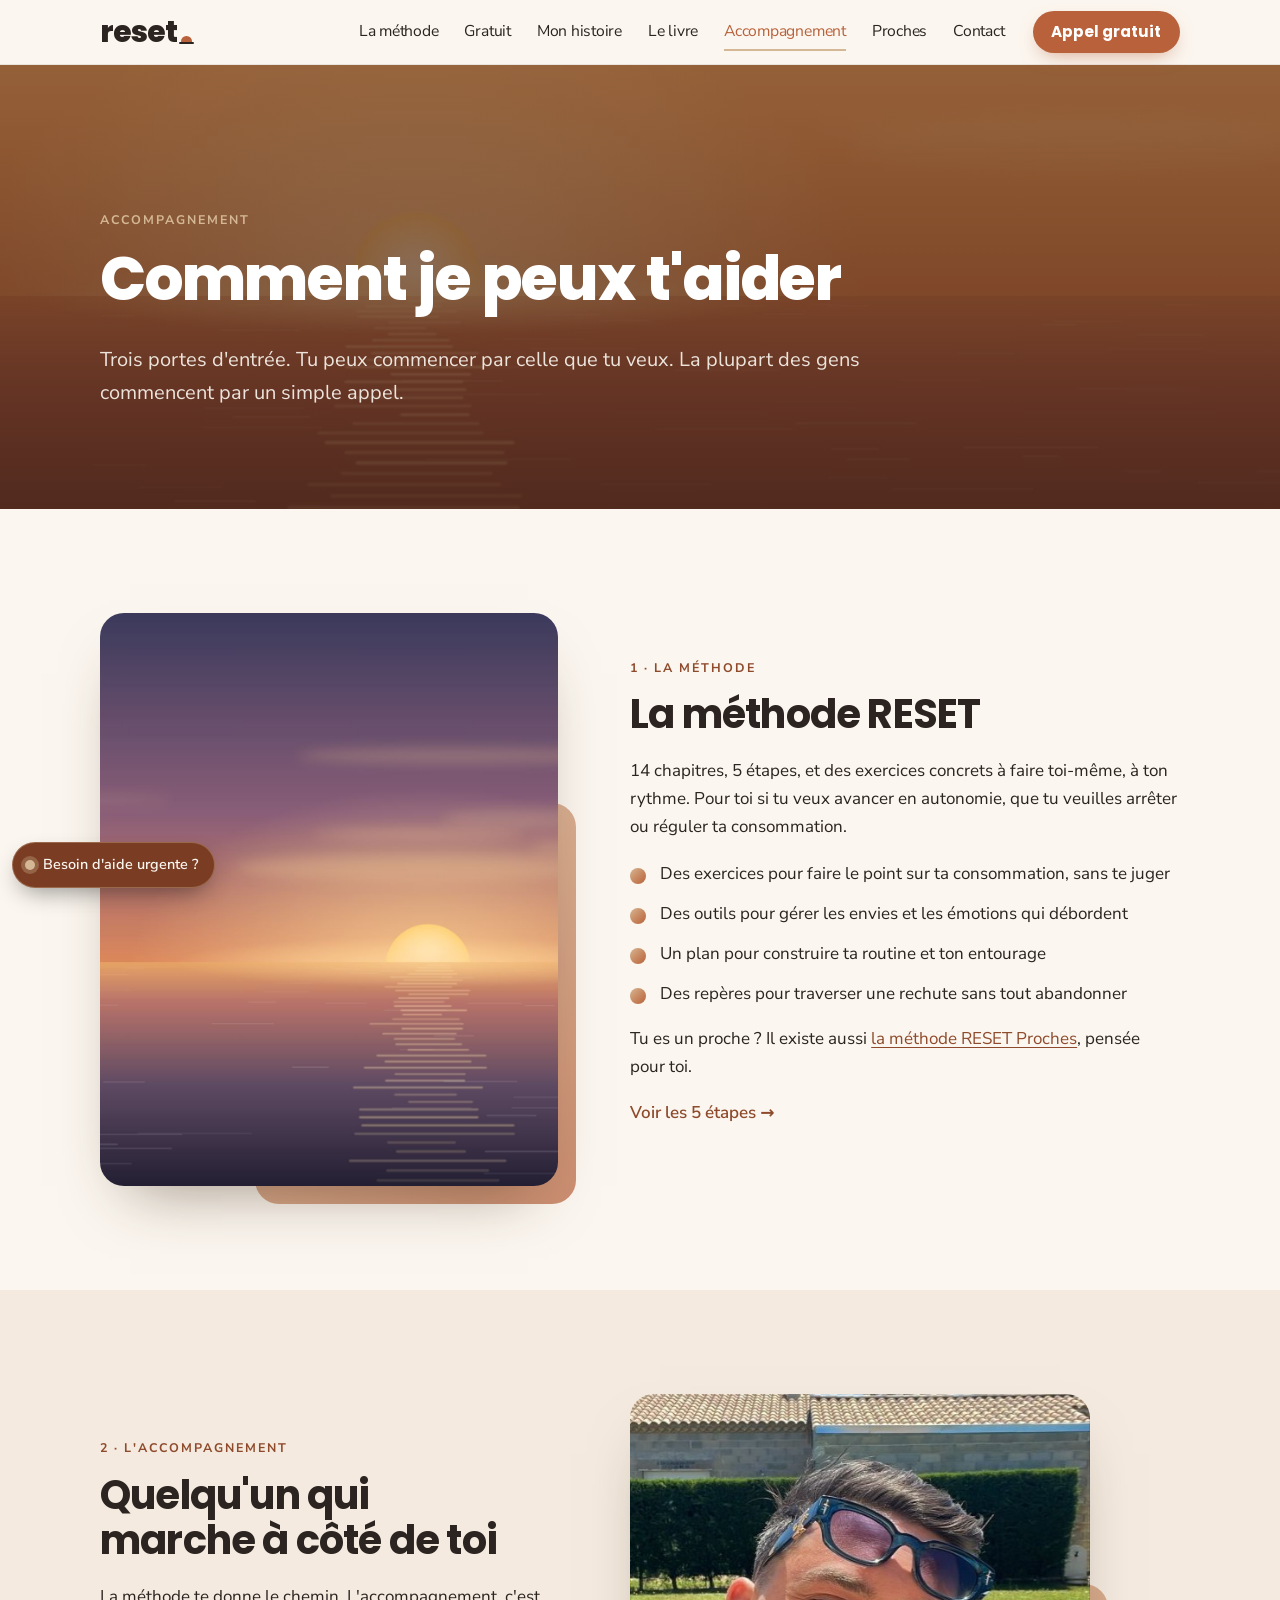
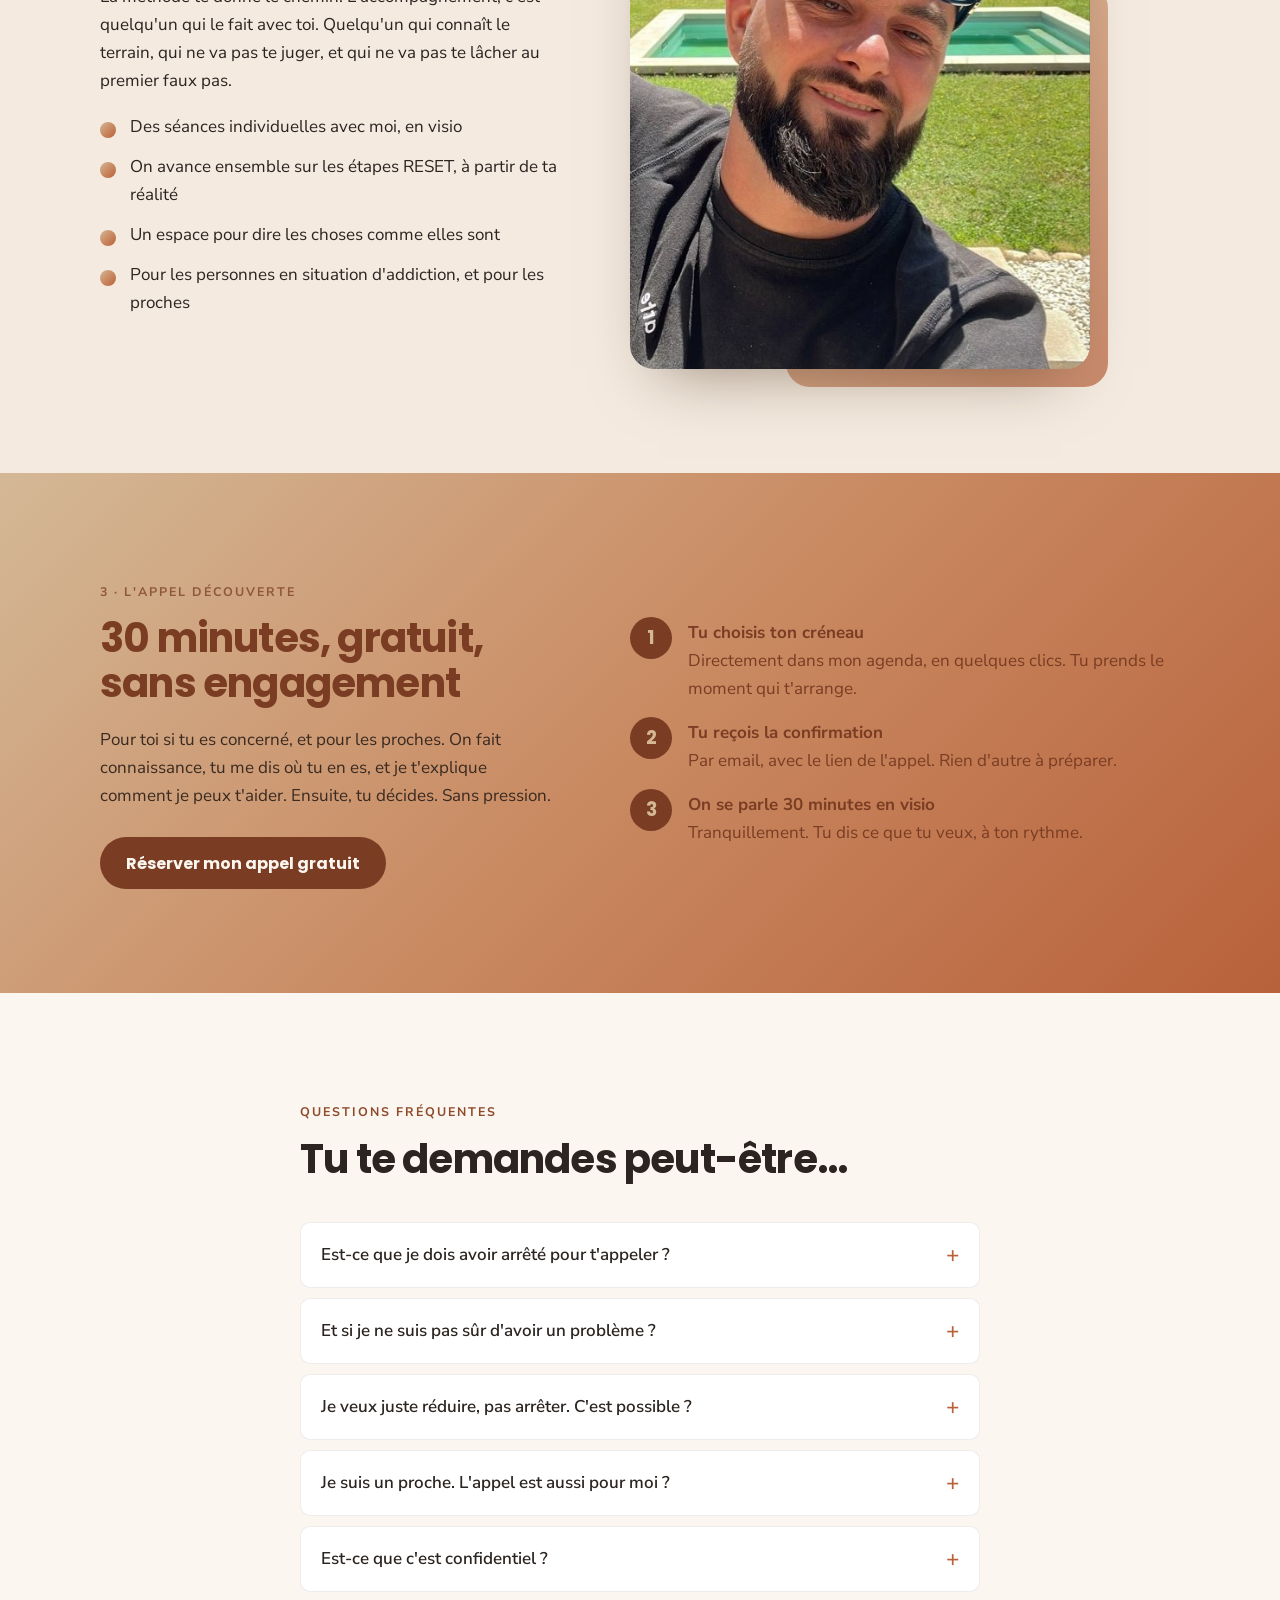
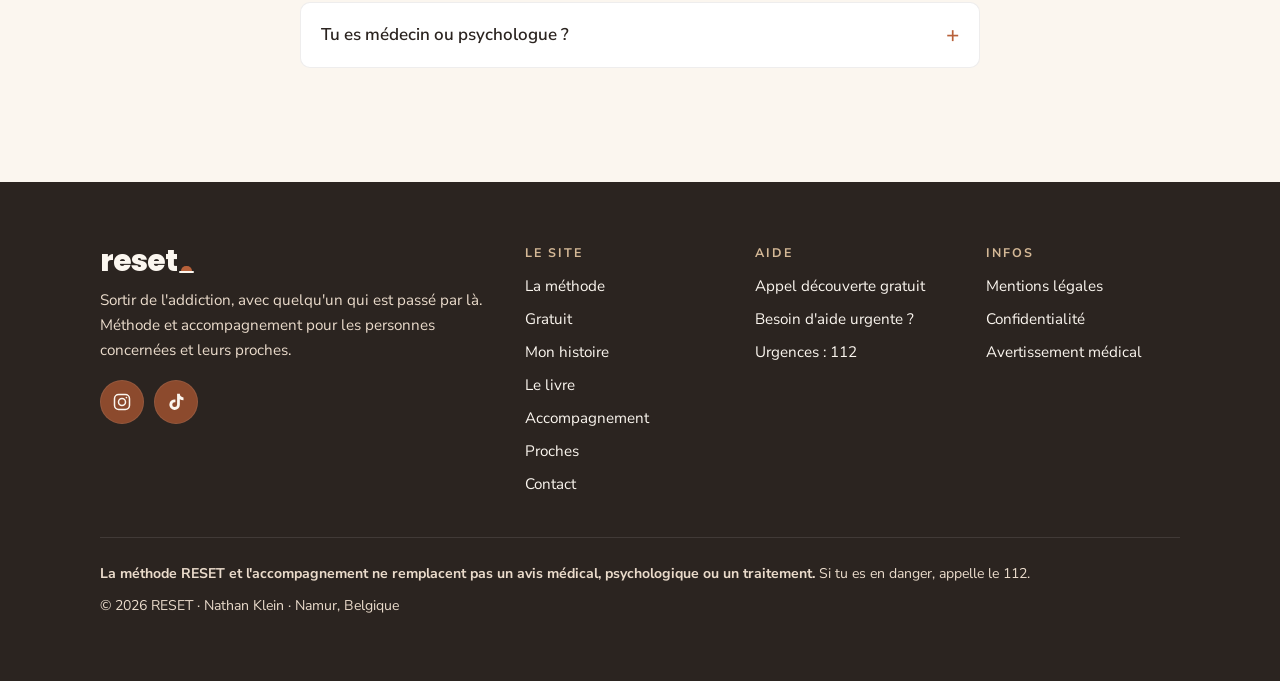
==== commit a317867d: "Appel gratuit : lien Calendly à la place du formulaire Tally Textes adaptés (contact, étapes de l'ac" ====
--- a/accompagnement/index.html
+++ b/accompagnement/index.html
@@ -37,7 +37,7 @@
         <li><a href="/proches/">Proches</a></li>
         <li><a href="/contact/">Contact</a></li>
       </ul>
-      <a class="btn btn-primary btn-sm" href="https://tally.so/r/44M0qY" target="_blank" rel="noopener">Appel gratuit</a>
+      <a class="btn btn-primary btn-sm" href="https://calendly.com/nathan-klein-sgud/30min" target="_blank" rel="noopener">Appel gratuit</a>
     </nav>
   </div>
 </header>
@@ -96,11 +96,11 @@
       <span class="eyebrow">3 · L'appel découverte</span>
       <h2>30 minutes, gratuit, sans engagement</h2>
       <p>Pour toi si tu es concerné, et pour les proches. On fait connaissance, tu me dis où tu en es, et je t'explique comment je peux t'aider. Ensuite, tu décides. Sans pression.</p>
-      <div class="btn-row"><a class="btn btn-dark" href="https://tally.so/r/44M0qY" target="_blank" rel="noopener">Réserver mon appel gratuit</a></div>
+      <div class="btn-row"><a class="btn btn-dark" href="https://calendly.com/nathan-klein-sgud/30min" target="_blank" rel="noopener">Réserver mon appel gratuit</a></div>
     </div>
     <ol class="numbered">
-      <li><strong>Tu remplis le formulaire</strong>Deux minutes. Ton prénom, comment te joindre, et où tu en es en quelques mots.</li>
-      <li><strong>Je te recontacte personnellement</strong>Je lis chaque demande moi-même, et je te propose un moment qui te convient.</li>
+      <li><strong>Tu choisis ton créneau</strong>Directement dans mon agenda, en quelques clics. Tu prends le moment qui t'arrange.</li>
+      <li><strong>Tu reçois la confirmation</strong>Par email, avec le lien de l'appel. Rien d'autre à préparer.</li>
       <li><strong>On se parle 30 minutes en visio</strong>Tranquillement. Tu dis ce que tu veux, à ton rythme.</li>
     </ol>
   </div>
@@ -149,7 +149,7 @@
       <div>
         <h2>Aide</h2>
         <ul>
-          <li><a href="https://tally.so/r/44M0qY" target="_blank" rel="noopener">Appel découverte gratuit</a></li>
+          <li><a href="https://calendly.com/nathan-klein-sgud/30min" target="_blank" rel="noopener">Appel découverte gratuit</a></li>
           <li><a href="/aide-urgente/">Besoin d'aide urgente ?</a></li>
           <li><a href="tel:112">Urgences : 112</a></li>
         </ul>
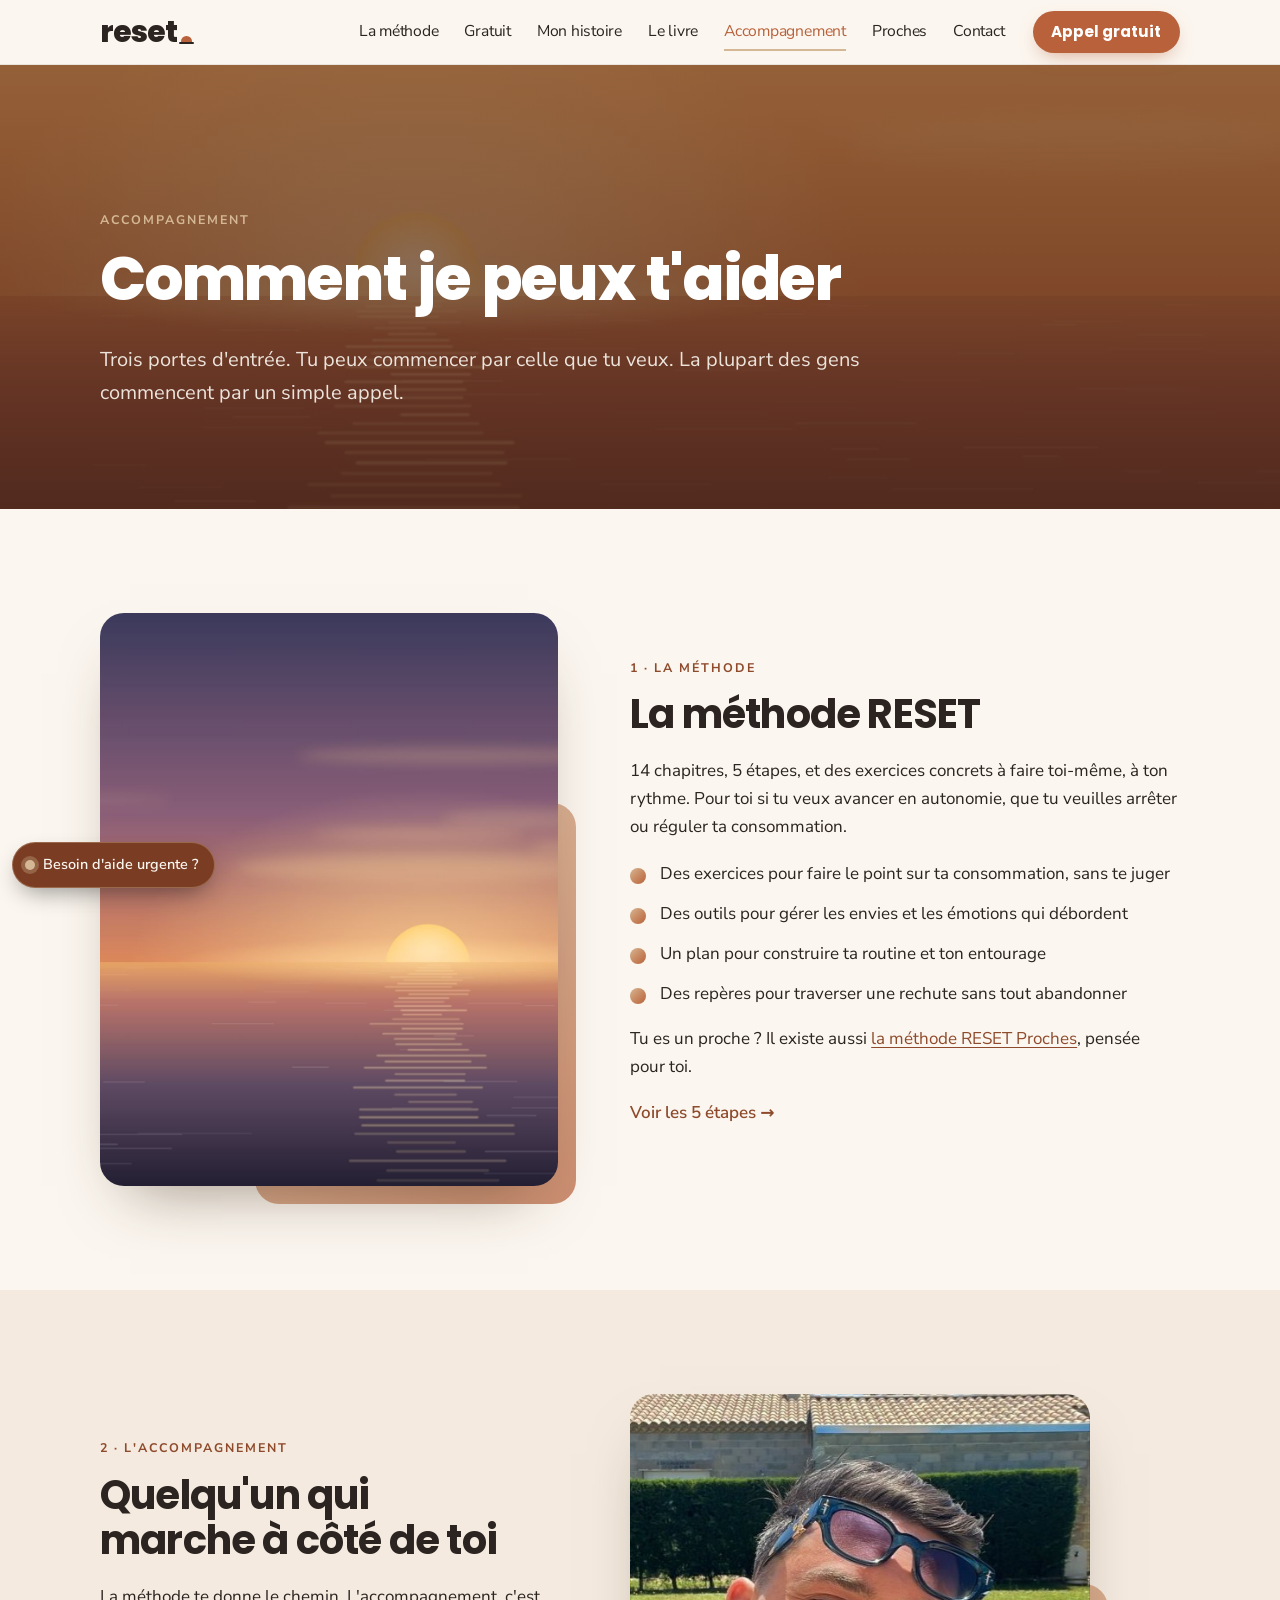
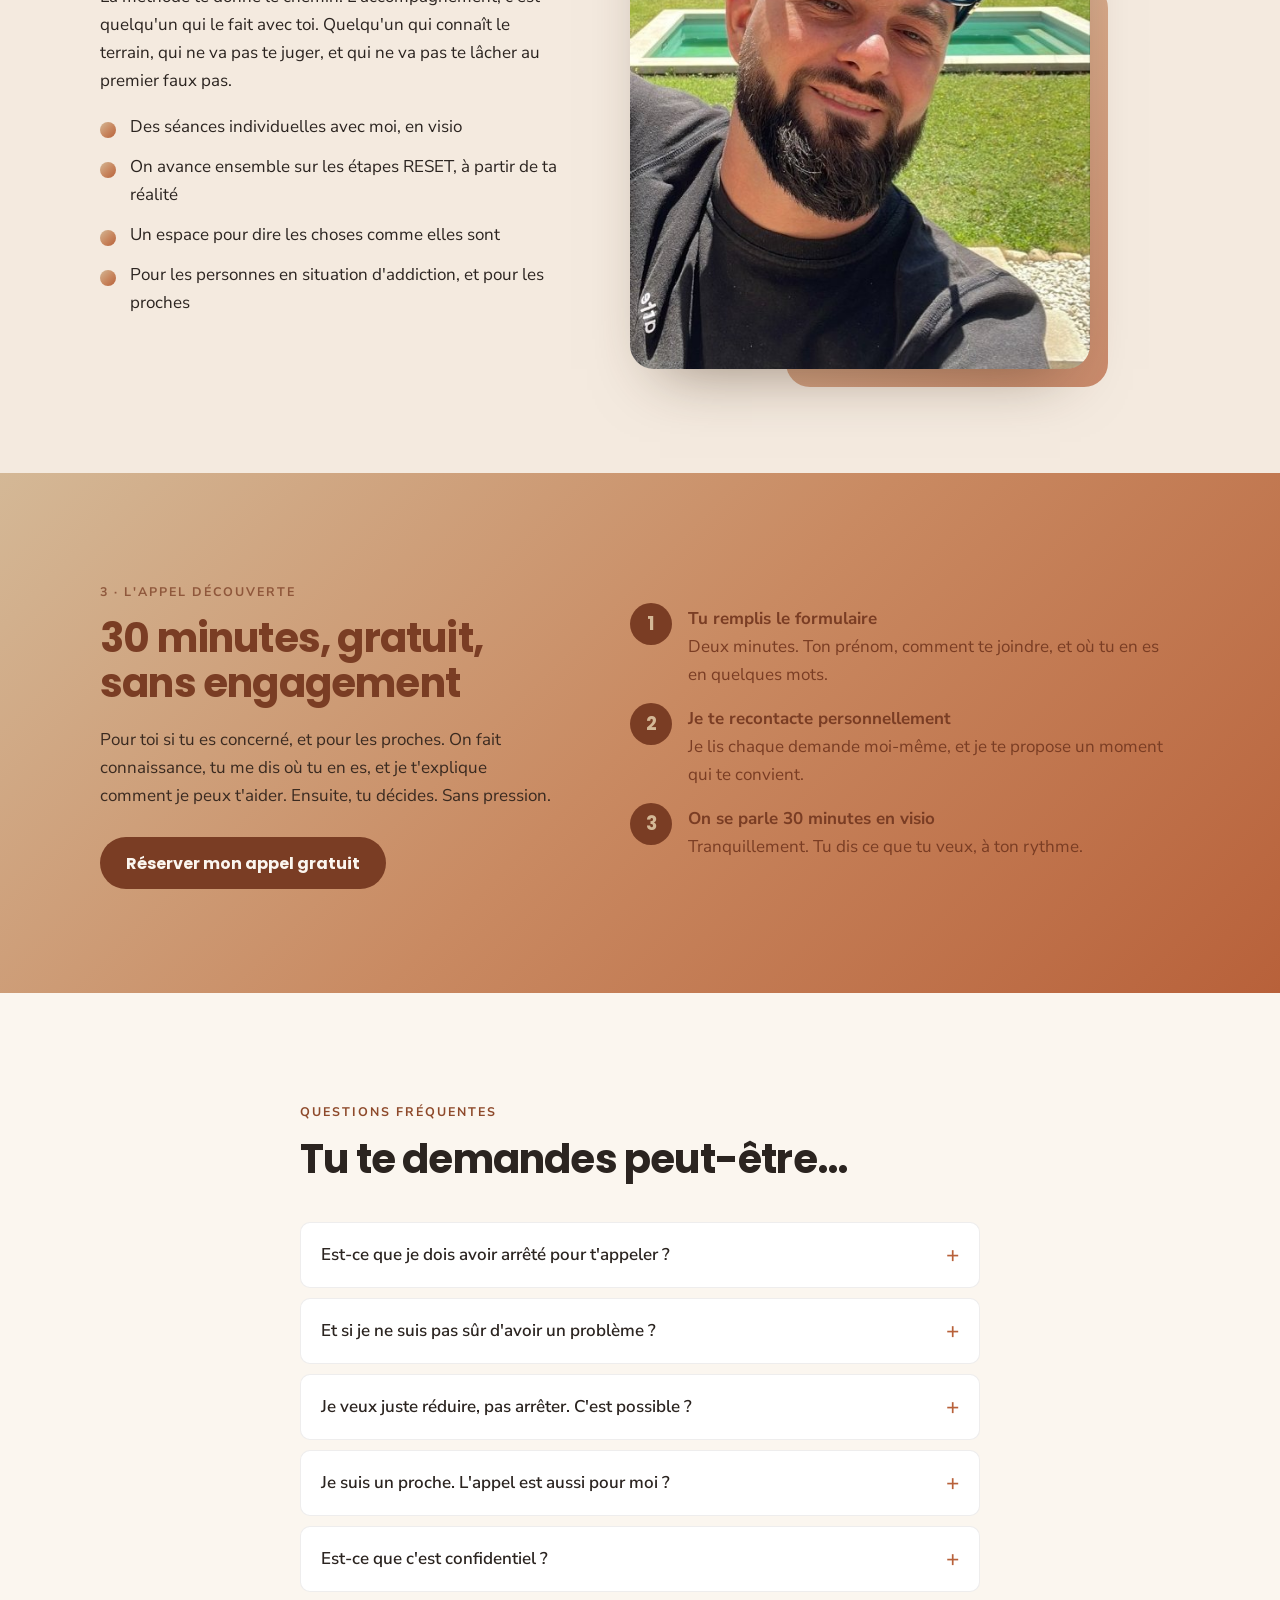
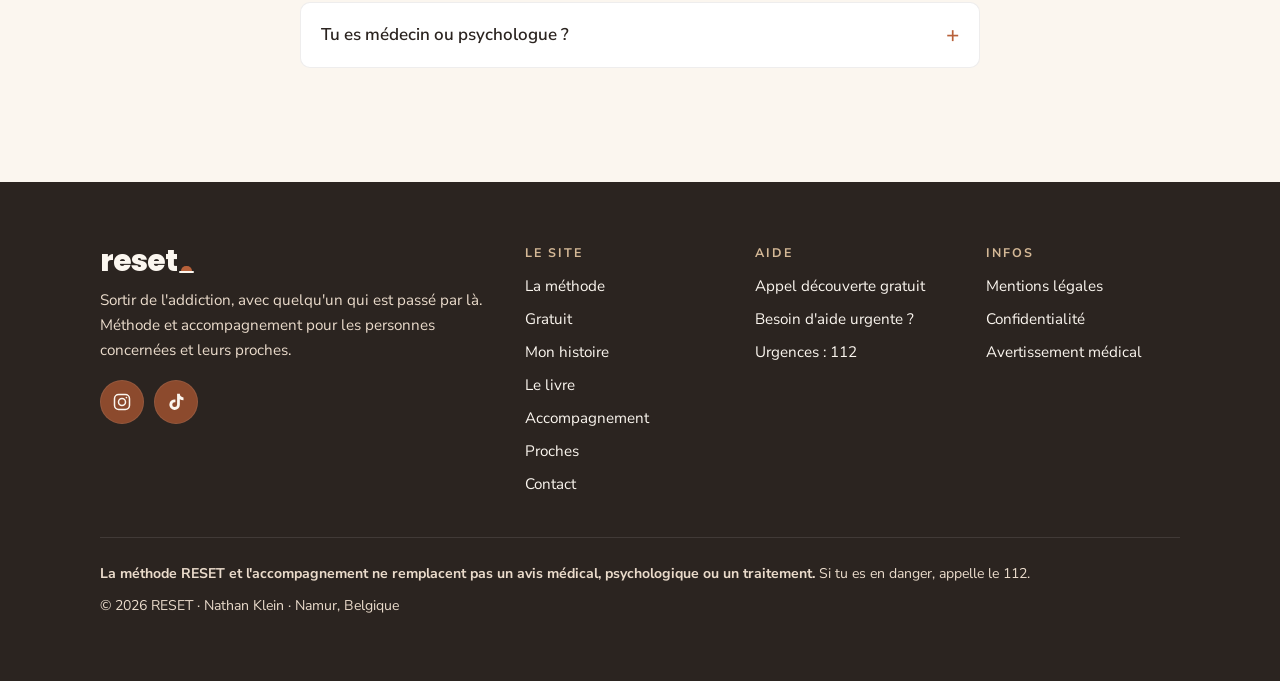
==== commit 1c68d0ff: "Appel gratuit : retour au formulaire Tally Lien https://tally.so/r/44M0qY sur tous les boutons, et t" ====
--- a/accompagnement/index.html
+++ b/accompagnement/index.html
@@ -37,7 +37,7 @@
         <li><a href="/proches/">Proches</a></li>
         <li><a href="/contact/">Contact</a></li>
       </ul>
-      <a class="btn btn-primary btn-sm" href="https://calendly.com/nathan-klein-sgud/30min" target="_blank" rel="noopener">Appel gratuit</a>
+      <a class="btn btn-primary btn-sm" href="https://tally.so/r/44M0qY" target="_blank" rel="noopener">Appel gratuit</a>
     </nav>
   </div>
 </header>
@@ -96,11 +96,11 @@
       <span class="eyebrow">3 · L'appel découverte</span>
       <h2>30 minutes, gratuit, sans engagement</h2>
       <p>Pour toi si tu es concerné, et pour les proches. On fait connaissance, tu me dis où tu en es, et je t'explique comment je peux t'aider. Ensuite, tu décides. Sans pression.</p>
-      <div class="btn-row"><a class="btn btn-dark" href="https://calendly.com/nathan-klein-sgud/30min" target="_blank" rel="noopener">Réserver mon appel gratuit</a></div>
+      <div class="btn-row"><a class="btn btn-dark" href="https://tally.so/r/44M0qY" target="_blank" rel="noopener">Réserver mon appel gratuit</a></div>
     </div>
     <ol class="numbered">
-      <li><strong>Tu choisis ton créneau</strong>Directement dans mon agenda, en quelques clics. Tu prends le moment qui t'arrange.</li>
-      <li><strong>Tu reçois la confirmation</strong>Par email, avec le lien de l'appel. Rien d'autre à préparer.</li>
+      <li><strong>Tu remplis le formulaire</strong>Deux minutes. Ton prénom, comment te joindre, et où tu en es en quelques mots.</li>
+      <li><strong>Je te recontacte personnellement</strong>Je lis chaque demande moi-même, et je te propose un moment qui te convient.</li>
       <li><strong>On se parle 30 minutes en visio</strong>Tranquillement. Tu dis ce que tu veux, à ton rythme.</li>
     </ol>
   </div>
@@ -149,7 +149,7 @@
       <div>
         <h2>Aide</h2>
         <ul>
-          <li><a href="https://calendly.com/nathan-klein-sgud/30min" target="_blank" rel="noopener">Appel découverte gratuit</a></li>
+          <li><a href="https://tally.so/r/44M0qY" target="_blank" rel="noopener">Appel découverte gratuit</a></li>
           <li><a href="/aide-urgente/">Besoin d'aide urgente ?</a></li>
           <li><a href="tel:112">Urgences : 112</a></li>
         </ul>
